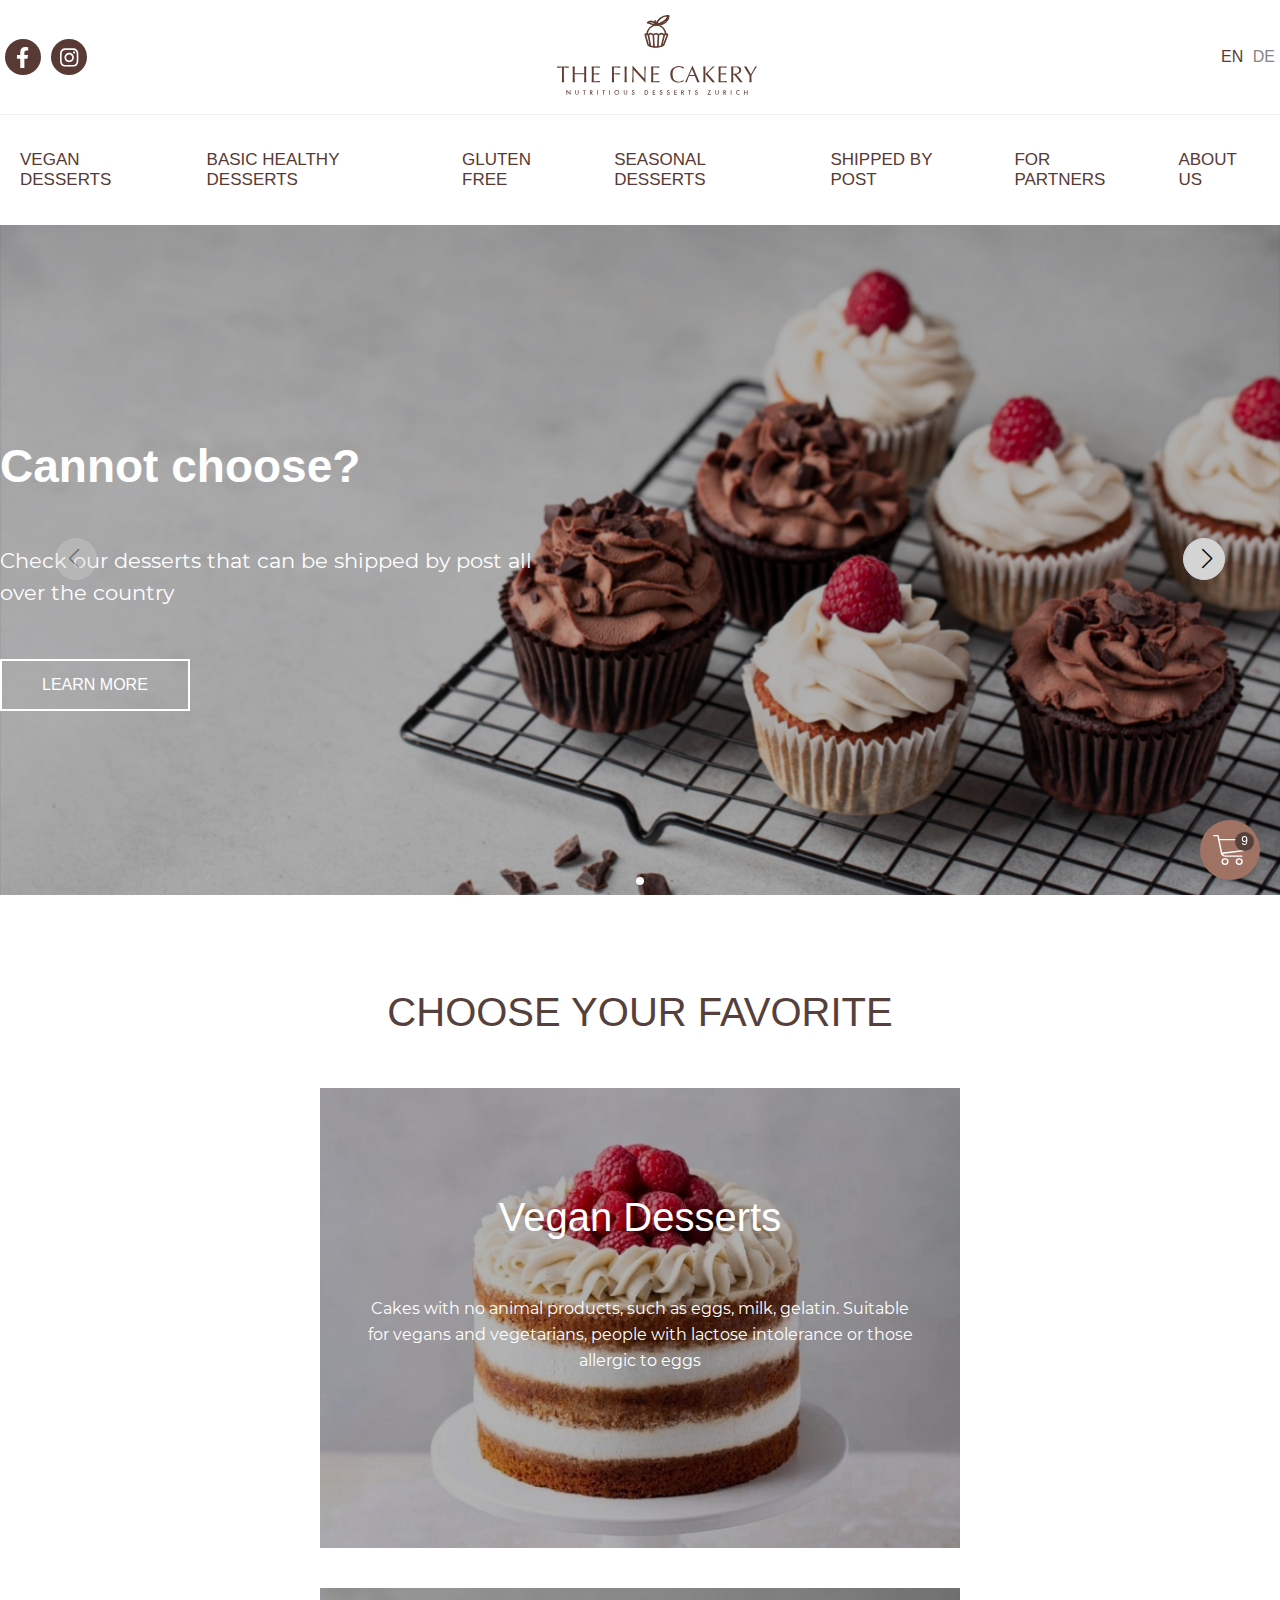
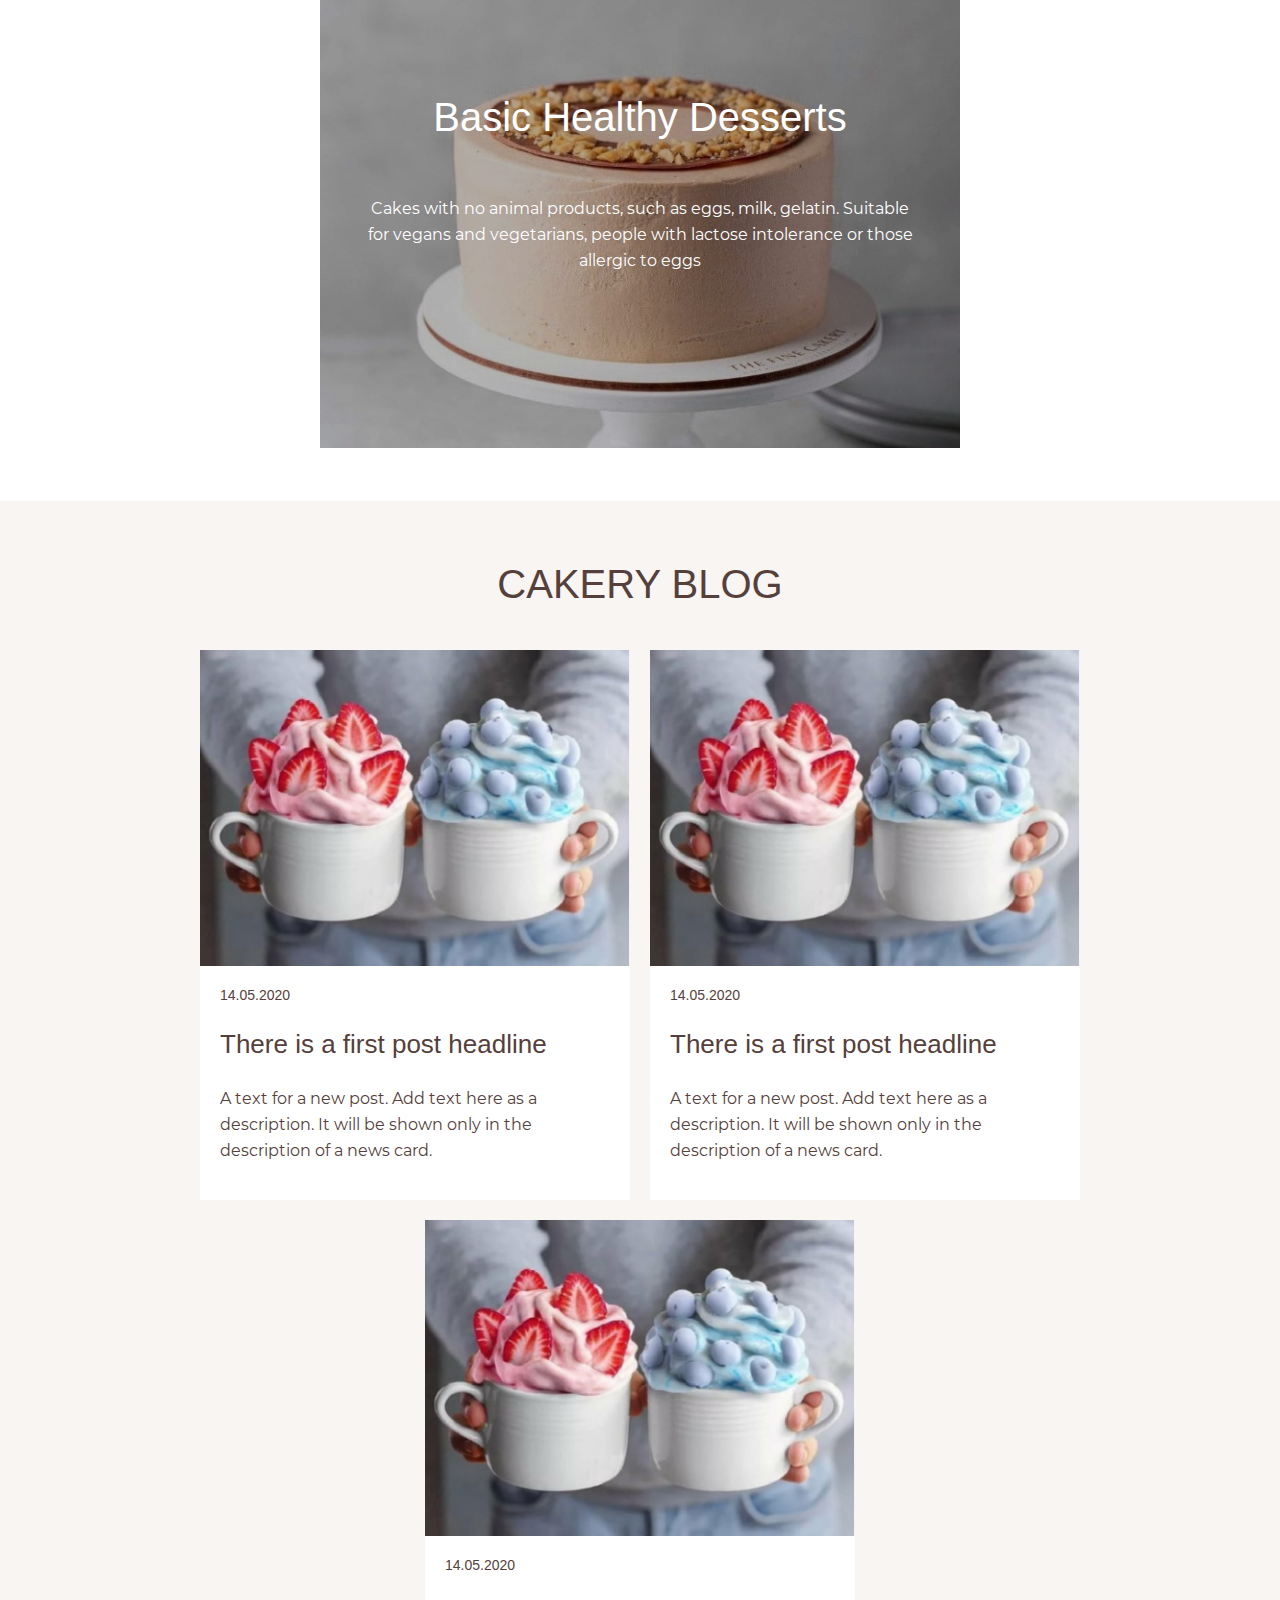
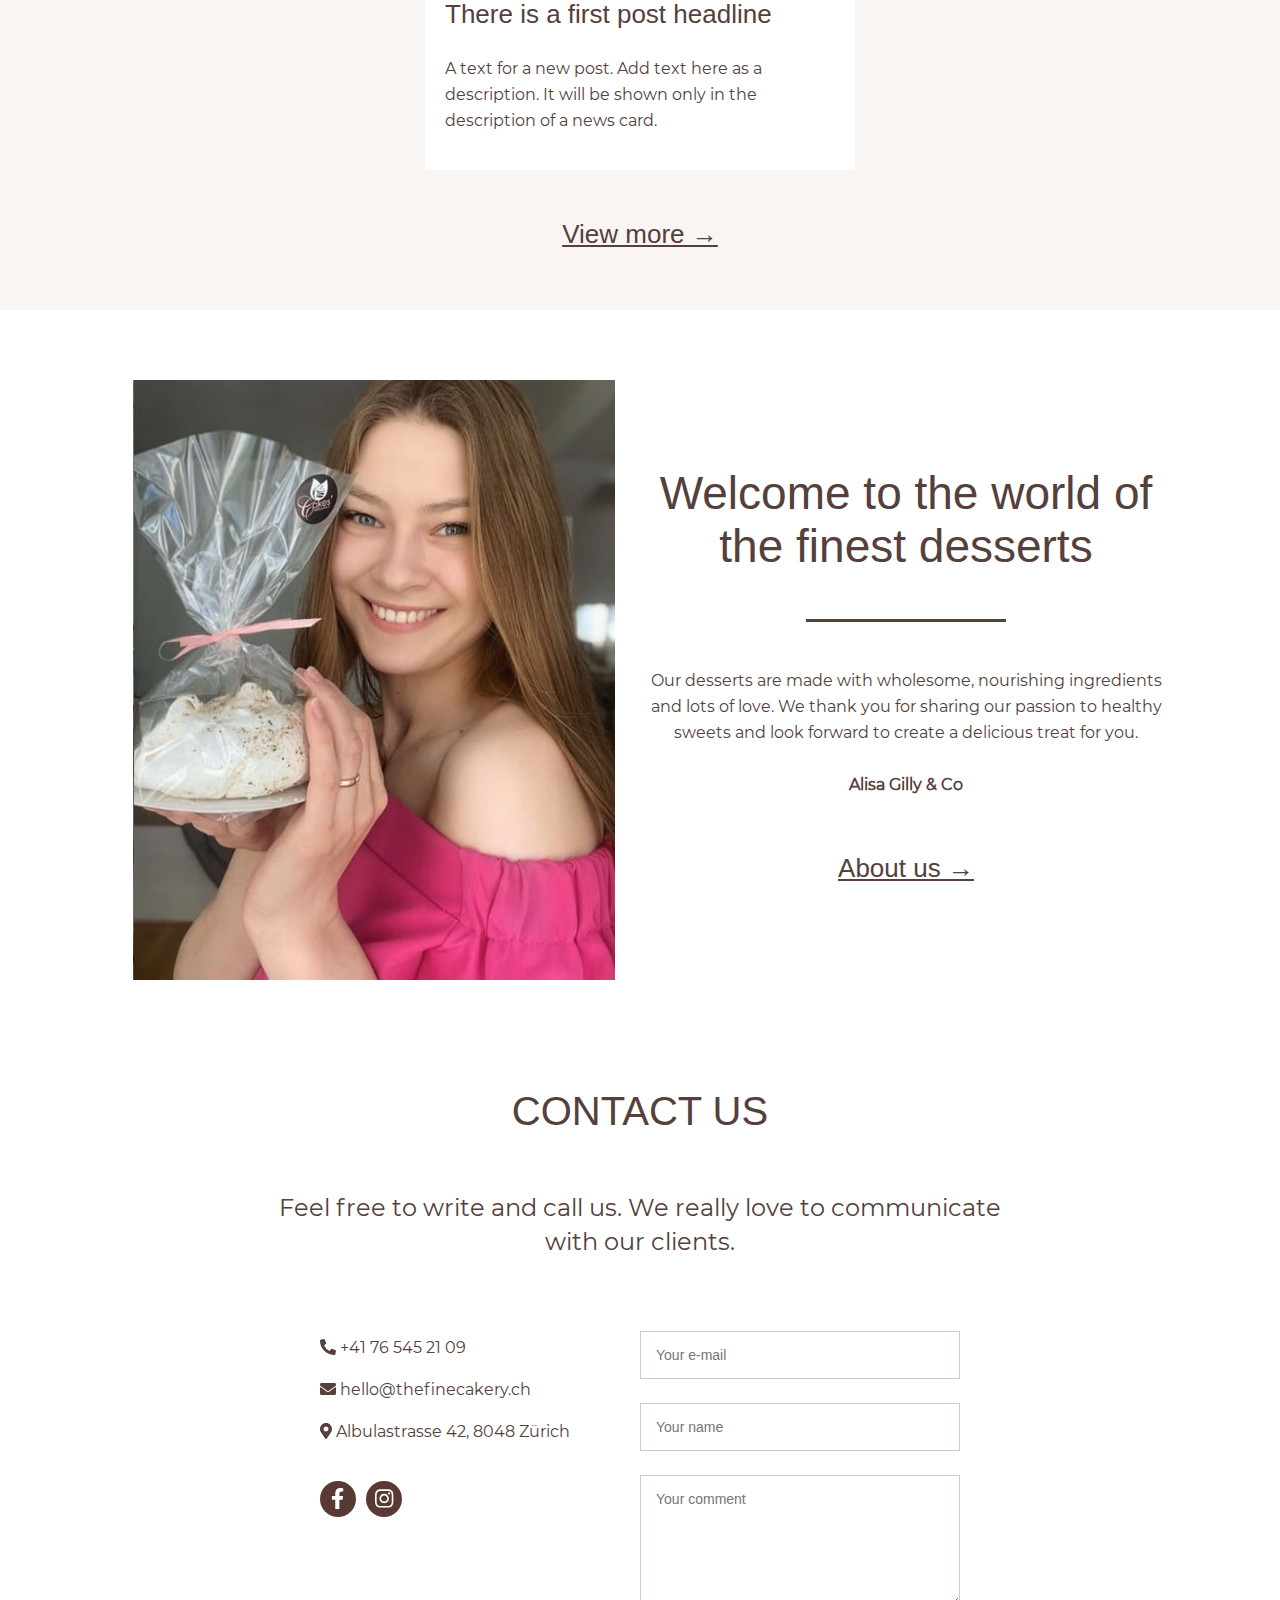
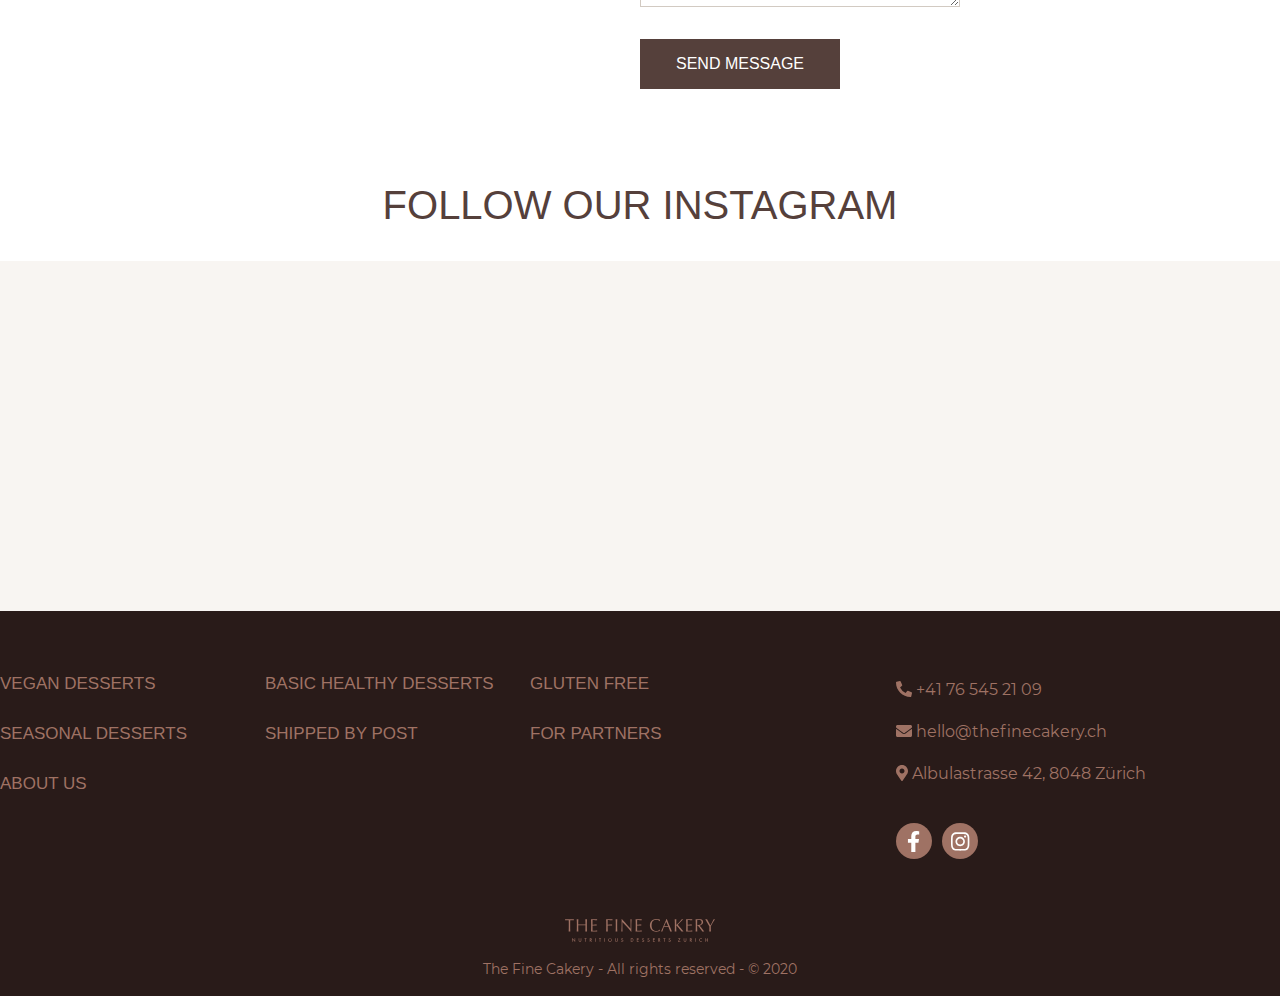
==== index.html @ 7e936ef9 "validate html" ====
<!DOCTYPE html>
<html lang="en">
<head>
    <meta charset="UTF-8">
    <meta name="viewport" content="width=device-width, initial-scale=1.0">
    <title>The Fine Cakery</title>

    <link rel="stylesheet" href="assets/css/normalize.css">
    <link rel="stylesheet" href="assets/css/start.css">
</head>
<body>

    <div class="header">
        <div class="container header-wrap">
            <div class="header__item header-social">
                <a href="#" class="header-social__item"><i class="fab fa-facebook-f"></i></a>
                <a href="#" class="header-social__item"><i class="fab fa-instagram"></i></a>
            </div>
    
            <div class="header__item header-logo">
                <a href='index.html'><img src="assets/img/logo_header.svg" class="header-logo__image" alt="image"></a>
            </div>
        
            <div class="header__item header-lang">
                <a href="#" class="header-lang__link header-lang__link_active">EN</a>
                <a href="#" class="header-lang__link">DE</a>
            </div>    
        </div>
    </div>

    <div class="top-menu container">
        <a href="catalog.html" class="top-menu__item">VEGAN DESSERTS</a>
        <a href="catalog.html" class="top-menu__item">BASIC HEALTHY DESSERTS</a>
        <a href="catalog.html" class="top-menu__item">GLUTEN FREE</a>
        <a href="catalog.html" class="top-menu__item">SEASONAL DESSERTS</a>
        <a href="catalog.html" class="top-menu__item">SHIPPED BY POST</a>
        <a href="catalog.html" class="top-menu__item">FOR PARTNERS</a>
        <a href="catalog.html" class="top-menu__item">ABOUT US</a>
    </div>

    <section class="slider front-page-slider swiper-container">

        <div class="swiper-wrapper">
            <!-- Slides -->
            <div class="swiper-slide slider__item container">
                <img src="assets/img/tmp/s01.jpg" alt="image">
                <div class="slider-wrap-bg"></div>
                <div class="slider-wrap">
                    <h1 class="slider__title">Cannot choose?</h1>
                    <p class="slider__text">Check our desserts that can be shipped by post all<br> over the country</p>
                    <a href="#" class="slider__button">Learn more</a>
                </div>
            </div>

            <div class="swiper-slide slider__item container">
                <img src="assets/img/tmp/s01.jpg" alt="image">
                <div class="slider-wrap-bg"></div>
                <div class="slider-wrap">
                    <h1 class="slider__title">Cannot choose?</h1>
                    <p class="slider__text">Check our desserts that can be shipped by post all<br> over the country</p>
                    <a href="#" class="slider__button">Learn more</a>
                </div>
            </div>
            <div class="swiper-slide slider__item container">
                <img src="assets/img/tmp/s01.jpg" alt="image">
                <div class="slider-wrap-bg"></div>
                <div class="slider-wrap">
                    <h1 class="slider__title">Cannot choose?</h1>
                    <p class="slider__text">Check our desserts that can be shipped by post all<br> over the country</p>
                    <a href="#" class="slider__button">Learn more</a>
                </div>
            </div>
            <div class="swiper-slide slider__item container">
                <img src="assets/img/tmp/s01.jpg" alt="image">
                <div class="slider-wrap-bg"></div>
                <div class="slider-wrap">
                    <h1 class="slider__title">Cannot choose?</h1>
                    <p class="slider__text">Check our desserts that can be shipped by post all<br> over the country</p>
                    <a href="#" class="slider__button">Learn more</a>
                </div>
            </div>
        </div>
        <!-- If we need pagination -->
        <div class="swiper-pagination"></div>
    
        <!-- If we need navigation buttons -->
        <div class="swiper-button-prev swiper-button-black"></div>
        <div class="swiper-button-next swiper-button-black"></div>
    
    </section>
    
    <section class="favorite">
        <h2>Choose your favorite</h2>

        <div class="favorite-wrap">
            <a href="#" class="favorite__item" id="favorite__item_1">
                <div class="favorite-image-wrap"></div>
                <img src="assets/img/tmp/f01.jpg" alt="image">
                <h3>Vegan Desserts</h3>
                <p>Cakes with no animal products, such as eggs, milk, gelatin. Suitable for vegans and vegetarians, people with lactose intolerance or those allergic to eggs</p>
                <p href="#" class="favorite__button">Shop now</p>
            </a>

            <a href="#" class="favorite__item" id="favorite__item_2">
                <div class="favorite-image-wrap"></div>
                <img src="assets/img/tmp/f02.jpg" alt="image">
                <h3>Basic Healthy Desserts</h3>
                <p>Cakes with no animal products, such as eggs, milk, gelatin. Suitable for vegans and vegetarians, people with lactose intolerance or those allergic to eggs</p>
                <p href="#" class="favorite__button">Shop now</p>
            </a>
        </div>

    </section>

    <section class="blog">
        <h2>Cakery Blog</h2>

        <div class="blog-wrap">

            <a href="" class="blog__item">
                <img src="assets/img/tmp/b01.jpg" alt="image">
                <div class="blog__item-wrap">
                    <span>14.05.2020</span>
                    <h3>There is a first post headline</h3>
                    <p>A text for a new post. Add text here as a description. It will be shown only in the description of a news card.</p>
                </div>
            </a>

            <a href="" class="blog__item">
                <img src="assets/img/tmp/b01.jpg" alt="image">
                <div class="blog__item-wrap">
                    <span>14.05.2020</span>
                    <h3>There is a first post headline</h3>
                    <p>A text for a new post. Add text here as a description. It will be shown only in the description of a news card.</p>
                </div>
            </a>

            <a href="" class="blog__item">
                <img src="assets/img/tmp/b01.jpg" alt="image">
                <div class="blog__item-wrap">
                    <span>14.05.2020</span>
                    <h3>There is a first post headline</h3>
                    <p>A text for a new post. Add text here as a description. It will be shown only in the description of a news card.</p>
                </div>
            </a>

        </div>

        <a href="#" class="blog__view-more">View more →</a>

    </section>

    <section class="about container">
        <div class="about__item about-image"><img src="assets/img/tmp/a01.jpg" alt="image"></div>
        

        <div class="about__item about-text">
            <h3>Welcome to the world of the finest desserts</h3>
            <div class="about-text__line"></div>
            <p>Our desserts are made with wholesome, nourishing ingredients and lots of love. 
                We thank you for sharing our passion to healthy sweets and look forward to create a delicious treat for you.<br><br>
                <strong>Alisa Gilly & Co</strong>
            </p>
            <a href="#">About us →</a>
        </div>

    </section>

    <section class="contact-us container">
        <h2>contact us</h2>
        <p class="contact-us__subtitle">Feel free to write and call us. We really love to communicate <br>with our clients.</p>


        <div class="contact-us-wrap">

            <div class="contact-us__item contact-us__text">
                <p><i class="fas fa-phone-alt"></i> +41 76 545 21 09</p>
                <p><i class="fas fa-envelope"></i> hello@thefinecakery.ch</p>
                <p><i class="fas fa-map-marker-alt"></i> Albulastrasse 42, 8048 Zürich</p>

                <div class="contact-us__item contact-us-social">
                    <a href="#" class="contact-us-social__item"><i class="fab fa-facebook-f"></i></a>
                    <a href="#" class="contact-us-social__item"><i class="fab fa-instagram"></i></a>
                </div>
            </div>

            <form class="contact-us__item contact-us__form">
                <input type="text" placeholder="Your e-mail">
                <input type="text" placeholder="Your name">
                <textarea placeholder="Your comment"></textarea>
                <button class="button">Send message</button>
            </form>

        </div>

    </section>

    <section class="instagram">
        <h2>Follow our instagram</h2>
        <div class="instagram-wrap"></div>
    </section>

    <div class="footer">

        <div class="container">

            <div class="footer-wrap-row">

                <div class="footer-menu">
                    <a href="catalog.html" class="footer-menu__item">VEGAN DESSERTS</a>
                    <a href="catalog.html" class="footer-menu__item">BASIC HEALTHY DESSERTS</a>
                    <a href="catalog.html" class="footer-menu__item">GLUTEN FREE</a>
                    <a href="catalog.html" class="footer-menu__item">SEASONAL DESSERTS</a>
                    <a href="catalog.html" class="footer-menu__item">SHIPPED BY POST</a>
                    <a href="catalog.html" class="footer-menu__item">FOR PARTNERS</a>
                    <a href="catalog.html" class="footer-menu__item">ABOUT US</a>
                </div>

                <div class="footer-contacts">
                    <p><i class="fas fa-phone-alt"></i> +41 76 545 21 09</p>
                    <p><i class="fas fa-envelope"></i> hello@thefinecakery.ch</p>
                    <p><i class="fas fa-map-marker-alt"></i> Albulastrasse 42, 8048 Zürich</p>

                    <div class="footer-social">
                        <a href="#" class="footer-social__item"><i class="fab fa-facebook-f"></i></a>
                        <a href="#" class="footer-social__item"><i class="fab fa-instagram"></i></a>
                    </div>    
                </div>

            </div>

            <div class="footer-wrap-col">
                <img src="assets/img/logo_footer.svg" class="footer__image" alt="image">
                <p class="footer__copyright">The Fine Cakery - All rights reserved - © 2020</p>
            </div>

        </div>    

    </div>

    <div class="floating-cart">
        <span class="floating-cart__count">9</span>
        <img src="assets/img/cart.svg" alt="image">
    </div>

    <div class="back-to-top">
        <i class="fas fa-chevron-up"></i>
    </div>    

    <link rel="stylesheet" href="assets/css/swiper.css">
    <link rel="stylesheet" href="assets/css/fonts.css">
    <link rel="stylesheet" href="assets/css/main.css">

    <script defer src="assets/js/all.js"></script>
    <script defer src="assets/js/swiper.js"></script>
    <script defer src="assets/js/jquery-3.5.1.js"></script>
    <script defer src="assets/js/script.js"></script>

</body>
</html>
---- assets/css/start.css ----
/*Main*/

a,
img,
svg,
span,
label,
input,
button {
    transition: 0.5s;
}


body {
    font-family: 'Optimum', sans-serif;
    color: #55403B;
}

a{
    text-decoration:none;
    color: #000000;
}

h2{
    font-size: 40px;
    text-align: center;
    text-transform: uppercase;
    font-weight: normal;
    padding-top: 60px;
}

h3{
    font-weight: normal;
}

p{
    font-family: 'Montserrat', sans-serif;
    line-height: 26px;
    font-size: 16px;
}

input, textarea{
    border: 1px solid #D2CAC2;
    padding: 15px;
    margin: 12px 0;
    font-size: 14px;
}

textarea{
    height: 100px;
}

.container {
    display: block;
    max-width: 100%;
    margin-left: auto;
    margin-right: auto;
    width: 1500px;
}

.button{
    background: #55403B;
    -webkit-appearance: none;
    -moz-appearance: none;
    appearance: none;
    border: 0;
    border-radius: 0;
}


/*
* Header
*/


.header{
    border-bottom: 1px solid #f1f1f1;
}

.header-wrap{
    display: flex;
    flex-direction: row;
    justify-content: space-between;
    align-items: center;
}

.header-social{
    display: flex;
}

.header-social__item{
    display: flex;
    justify-content: center;
    align-items: center;
    width: 36px;
    height: 36px;
    background: #583934;
    color: #fff;
    border-radius: 50%;
    font-size: 21px;
    margin: 5px;
}

.header-logo {
    width: 200px;
    padding: 15px 0px;
}

.header-logo__image{
    width: 100%;
}

.header-lang__link{
    color:#848484; 
    margin-right:5px;
}

.header-lang__link_active{
    color:#583934;
}


/*
* Menu
*/


.top-menu{
    display: flex;
    justify-content: center;
    align-items: center;
    z-index: 10;
    background: #fff;
    width: 100%;
}

.top-menu__item{
    margin: 35px 20px;
    color: #583934;
    font-size: 17px;
    border-bottom: 1px solid transparent;
}

.top-menu__item:hover{
    text-decoration: underline;
}

.stiky-menu{
    top:0;
    position: fixed;
    border-bottom: 1px solid #f1f1f1;
}


/*
* Breadcrumbs
*/

.breadcrumbs{
    font-family: 'Montserrat', sans-serif;
    font-size: 16px;
    padding: 30px;
}

.breadcrumbs a {
    text-decoration: underline;
    color: #55403B;
    margin: 10px;
}

.breadcrumbs span{
    color: #55403B;
    margin: 10px;
}


/*
* Slider
*/


.slider{
    width: 100%;
    height: 670px;
    background: #F8F5F2;
}

.slider__item{
    position: relative;
    display: flex;
    justify-content: center;
    align-items: center;
}

.slider-wrap-bg{
    width: 100%;
    height: 100%;
    z-index: 1;
    position: absolute;
    background: #000;
    opacity: 0.3;
}

.slider-wrap{
    position: relative;
    display: flex;
    height: 100%;
    width: 1500px;
    flex-direction: column;
    justify-content: center;
    align-items: start;
}

.slider__title{
    position: relative;
    z-index: 2;
    color:#fff;
    font-size: 46px;
}

.slider__text{
    position: relative;
    z-index: 2;
    color:#fff;
    font-size: 21px;
    line-height: 32px;
    margin-bottom: 50px;
}

.slider__button{
    position: relative;
    z-index: 2;
    color: #fff;
    border: 2px solid #fff;
    padding: 15px 40px;
    text-transform: uppercase;
    cursor: pointer;
}   

.slider img{
    overflow: hidden;
    object-fit: cover;
    width: 100%;
    height: 100%;
    position: absolute;
}

.swiper-pagination-bullet {
    opacity: .5;
}

.slider .swiper-pagination-bullet-active {
    background: #ffffff;
}

.swiper-button-prev.swiper-button-black, .swiper-button-next.swiper-button-black{
    border: 1px solid #d4d4d5;
    border-radius: 50%;
    width: 40px;
    height: 40px;
    background:#d4d4d5;
}

.slider .swiper-button-prev:after, .slider .swiper-button-next:after{
    font-size: 20px;
}

.swiper-button-next{
    margin-right: 45px; 
}

.swiper-button-next:after{
    margin-left: 5px;
}

.swiper-button-prev{
    margin-left: 45px;
}

.swiper-button-prev:after{
    margin-right: 5px;
}
---- assets/css/fonts.css ----
@font-face {
    font-family: 'Optimum';
    font-style: normal;
    font-weight: 700;
    font-display: swap;
    src: local('optimum'), url(optimum.ttf) format('ttf');
}

@font-face {
    font-family: 'Montserrat';
    font-style: normal;
    font-weight: 400;
    font-display: swap;
    src: local('Montserrat Regular'), local('Montserrat-Regular'), url(montserrat.woff2) format('woff2');
}
---- assets/css/main.css ----
/*
* Common
*/


.zoom {
    -webkit-transform: scale(1.2); 
    -moz-transform: scale(1.2);
    -o-transform: scale(1.2);
    transform: scale(1.2);
}

.show{
    opacity: 1!important;
}

.hide {
    opacity: 0!important;
}


/*
* Favorite
*/


.favorite-wrap{
    display: flex;
    justify-content: center;
    flex-direction: row;
    flex-wrap: wrap;
}

.favorite-image-wrap {
    width: 100%;
    height: 100%;
    z-index: 1;
    position: absolute;
    background: #000;
    opacity: 0.3;
}

.favorite__item{
    width: 560px;
    height: 380px;
    background: #583934;
    color: #fff;
    margin: 20px;
    display: flex;
    flex-direction: column;
    justify-content: center;
    align-items: center;
    text-align: center;
    padding: 40px;
    position: relative;
    overflow: hidden;
}

.favorite__item img{
    position: absolute;
    object-fit: cover;
    overflow: hidden;
    width: 100%;
    height: 100%;
    z-index: 0;
}

.favorite__item p{
    z-index: 1;
}

.favorite__item h3{
    z-index: 1;
    font-size: 40px;
}

.favorite__button{
    position: relative;
    z-index: 2;
    color: #fff;
    border: 2px solid #fff;
    padding: 15px 40px;
    text-transform: uppercase;
    cursor: pointer;
    opacity: 0;    
}


/*
* Blog
*/


.blog{
    background: #F8F5F2;
    text-align: center;
}

.blog-wrap{
    display: flex;
    justify-content: center;
    flex-direction: row;
    flex-wrap: wrap;
}

.blog__item{
    display: flex;
    flex-direction: column;
    justify-content: start;
    align-items: start;
    text-align: left;
    width: 430px;
    height: 550px;
    background: #fff;
    color: #55403B;
    margin: 10px;
}

.blog__item:hover{
    text-decoration: underline;
    box-shadow: 0 10px 6px -6px #efefef;
}

.blog__item-wrap{
    margin: 20px;
}

.blog__item h3{
    font-size: 26px;
}

.blog__item span{
    font-size: 14px;
}

.blog__item p{
    font-size: 16px;
}

.blog__item img{
    object-fit: cover;
    overflow: hidden;
    width: 100%;
}

.blog__view-more{
    color: #55403B;
    font-size: 26px;
    display: block;
    padding-top: 40px;
    padding-bottom: 60px;
    text-decoration: underline;
}


/*
* About
*/


.about{
    display: flex;
    justify-content: center;
    align-items: center;
}

.about__item{
    margin: 10px;
    width: 40%;
    padding-top: 60px;
    text-align: center;
}

.about-text{
    display: flex;
    flex-direction: column;
    justify-content: center;
    align-items: center;
    text-align: center;
}

.about-text__line{
    width: 200px;
    height: 3px;
    background: #55403B;
    margin-bottom: 30px;
}

.about h3{
    font-size: 46px;
}

.about a{
    color: #55403B;
    font-size: 26px;
    display: block;
    padding-top: 40px;
    padding-bottom: 60px;
    text-decoration: underline;
}

/*
* Contact
*/


.contact-us{
    display: flex;
    flex-direction: column;
    justify-content: center;
    align-items: center;
}

.contact-us-wrap{
    display: flex;
    width: 100%;
    justify-content: center;
    align-items: start;
}

.contact-us__item{
    width: 25%;
}

.contact-us__form{
    display: flex;
    flex-direction: column;
}

.contact-us__form button{
    text-transform: uppercase;
    padding: 7px 25px;
    margin-top: 20px;
    color: #fff;
    height: 50px;
    width: 200px
}

.contact-us__subtitle{
    margin-bottom: 60px;
    font-size: 24px;
    line-height: 34px;
    text-align: center;
}

.contact-us-social{
    display: flex;
    width: 35%;
}

.contact-us-social__item{
    display: flex;
    justify-content: center;
    align-items: center;
    width: 36px;
    height: 36px;
    background: #583934;
    color: #fff;
    border-radius: 50%;
    font-size: 21px;
    margin-right: 10px;
    margin-top: 20px;
}


/*
* Instagram
*/


.instagram-wrap{
    width: 100%;
    height: 350px;
    background: #F8F5F2;
}


/*
* Catalog menu
*/


.catalog-menu{
    display: flex;
    flex-direction: column;
    justify-content: center;
    align-items: center;
    margin-top: 40px;
    margin-bottom: 40px;
}

.catalog-title{
    font-size: 40px;
    text-transform: uppercase;
    font-weight: normal;
}

.catalog-menu__item{
    margin: 10px;
    color: #55403B;
}


/*
* Catalog menu
*/

.catalog-description{
    display: flex;
    flex-direction: column;
    justify-content: center;
    align-items: center;
    margin-top: 40px;
    margin-bottom: 20px;
}

.catalog-description p{
    width: 60%;
    text-align: center;
}


/*
* Catalog
*/


.catalog{
    display: flex;
    flex-direction: row;
    justify-content: start;
    align-items: start;
    flex-wrap: wrap;
}

.catalog__item{
    width: 310px;
    margin: 32px;
    position: relative;
}

.catalog__item-cover{
    overflow: hidden;
}

.catalog__item img{
    width: 100%;
    height: 400px;
    object-fit: cover;
}

.catalog__item-second-image{
    opacity: 0;
    position: absolute;
    top: 0;
    left: 0;
}

.catalog__tags{
    display: flex;
    flex-wrap: wrap;
}

.catalog__tags span{
    padding: 5px 10px;
    color: #fff;
    font-size: 12px;
    margin: 5px;
    border-radius: 10px;
}

.catalog__tag-item_main{
    background: #8A6A4C;
}

.catalog__tag-item_green{
    background: #79977F;
}

.catalog__tag-item_brown{
    background: #938A81;
}

.catalog__tag-item_orange{
    background: #C28B51;
}

.catalog__tag-item_gray{
    background: #A5AEB4
}

.catalog__title{
    color:#55403B;
    font-size: 22px;
}

.catalog__from{
    font-size: 12px;
    color:#55403B;
    font-family: 'Montserrat', sans-serif;
}

.catalog__currency, .catalog__price{
    color:#55403B;
    font-size: 18px;
}

.catalog__button{
    color: #fff;
    padding: 10px 25px;
    text-transform: uppercase;
    font-size: 16px;
    position: absolute;
    bottom: 0px;
    right: 50px;
    cursor: pointer;
    z-index: 2;
}


/*
* Catalog Back
*/


.catalog-back{
    padding-left: 60px;
}

.catalog-back a{
    color: #55403B;
    font-size: 16px;
    text-decoration: underline;
}


/*
* Catalog Pagination
*/


.catalog-pagination{
    display: flex;
    flex-direction: row;
    justify-content: center;
    align-items: center;
    font-size: 20px;
    padding-top: 80px;
}

.catalog-pagination span{
    text-decoration: underline;
    color: #8A6661;
}

.catalog-pagination a{
    color: #55403B;
}

.catalog-pagination__item{
    margin: 5px;
}


/*
* Product
*/


.product{
    display: flex;
}

.product-wrap{
    position: relative;
    margin-top: 30px;
}

.product-text-wrap{
    width: 60%;
}

.product-slider-wrap{
    display: flex;
    width: 40%;
}

.product-slider{
    width: 425px;
    height: 560px;
    margin: 0px;
}

.product-slider .swiper-wrapper img{
    width: 425px!important;
    height: 560px;
    overflow: hidden;
    object-fit: cover;
}

.product-slider-thumbs{
    width: 125px;
    height: 560px;
    margin: 0;
}

.product-slider-thumbs .swiper-wrapper{
    flex-direction: column;
    height: 600px;
}

.product-slider-thumbs .swiper-wrapper img{
    width: 75px!important;
    height: 100px!important;
    overflow: hidden;
    object-fit: cover;
    margin-bottom: 15px;
    margin-left: 10px;
    cursor: pointer;
}

.product-slider .swiper-button-prev.swiper-button-black, 
.product-slider .swiper-button-next.swiper-button-black {
    border-radius: 50%;
    width: 30px;
    height: 30px;
}    

.product-slider .swiper-button-next{
    margin-right: 15px;
}

.product-slider .swiper-button-prev{
    margin-left: 15px;
}

.product-slider .swiper-button-prev:after, 
.product-slider .swiper-button-next:after {
    font-size: 12px;
    font-weight: bold;
}

.product-slider .swiper-button-next:after{
    margin-left: 3px;
}

.product-slider .swiper-button-prev:after {
    margin-right: 3px;
}

.product__title{
    font-size: 30px;
    font-weight: normal;
}

.product__description a {
    text-decoration: underline;
    color:#9F7264;
}

.product__select-title{
    color: #55403B;
    font-weight: bold;
    font-size: 14px;
}

.product__select{
    width: 250px;
    padding: 8px;
    border-color: #E0E0E0;
    color: #55403B;
    background: #fff;
    margin-bottom: 30px;
}

.product__button{
    color: #fff;
    padding: 12px 25px;
    text-transform: uppercase;
    font-size: 16px;
    position: absolute;
    top: 350px;
    left: 90px;
    cursor: pointer;
}

.product .catalog__wrap{
    font-size: 20px;
    margin-bottom: 30px;
    margin-top: 20px;
}


/*
* Reviews
*/

.reviews-wrap{
    width: 100%;
    height: 350px;
    background: #F8F5F2;
}    


/*
* Floating Cart
*/


.floating-cart{
    position: fixed;
    bottom: 20px;
    right: 20px;
    background: #9F7264;
    color: #fff;
    width: 60px;
    height: 60px;
    border-radius: 50%;
    display: flex;
    justify-content: center;
    align-items: center;
    z-index: 10;
    font-size: 27px;
    box-shadow: 4px 8px 9px -9px #383838;
    cursor: pointer;
}

.floating-cart__count{
    position: absolute;
    font-size: 12px;
    background: #55403B;
    top: 12px;
    left: 35px;
    width: 15px;
    height: 15px;
    display: flex;
    justify-content: center;
    align-items: center;
    border-radius: 50%;
    padding: 2px;
}


/*
* Back To Top
*/


.back-to-top{
    position: fixed;
    bottom: 20px;
    left: 20px;
    background: #d4d4d5;
    color: #fff;
    width: 45px;
    height: 45px;
    display: none;
    justify-content: center;
    align-items: center;
    z-index: 10;
    font-size: 18px;
    cursor: pointer;
}



/*
* Footer
*/


.footer{
    background: #291B19;
    color: #9F7264;
}

.footer-wrap-row{
    display: flex;
    flex-direction: row;
    padding-top: 50px;
}

.footer-wrap-col{
    display: flex;
    flex-direction: column;
    padding-top: 60px;
}

.footer a{
    color: #9F7264;
    font-size: 17px;
}

.footer-wrap-col img{
    width: 150px;
}

.footer-menu{
    display: flex;
    width: 70%;
    height: 150px;
    flex-wrap: wrap;
}

.footer-menu__item{
    width: 265px;
    margin: 13px 0;
}

.footer-menu__item:hover{
    text-decoration: underline;
}

.footer-wrap-col{
    justify-content: center;
    align-items: center;
}    

.footer-social{
    display: flex;
}

.footer-social .footer-social__item{
    display: flex;
    justify-content: center;
    align-items: center;
    width: 36px;
    height: 36px;
    background: #9F7264;
    color: #fff;
    border-radius: 50%;
    font-size: 21px;
    margin-right: 10px;
    margin-top: 20px;
}

.footer__copyright{
    font-size: 14px;
}
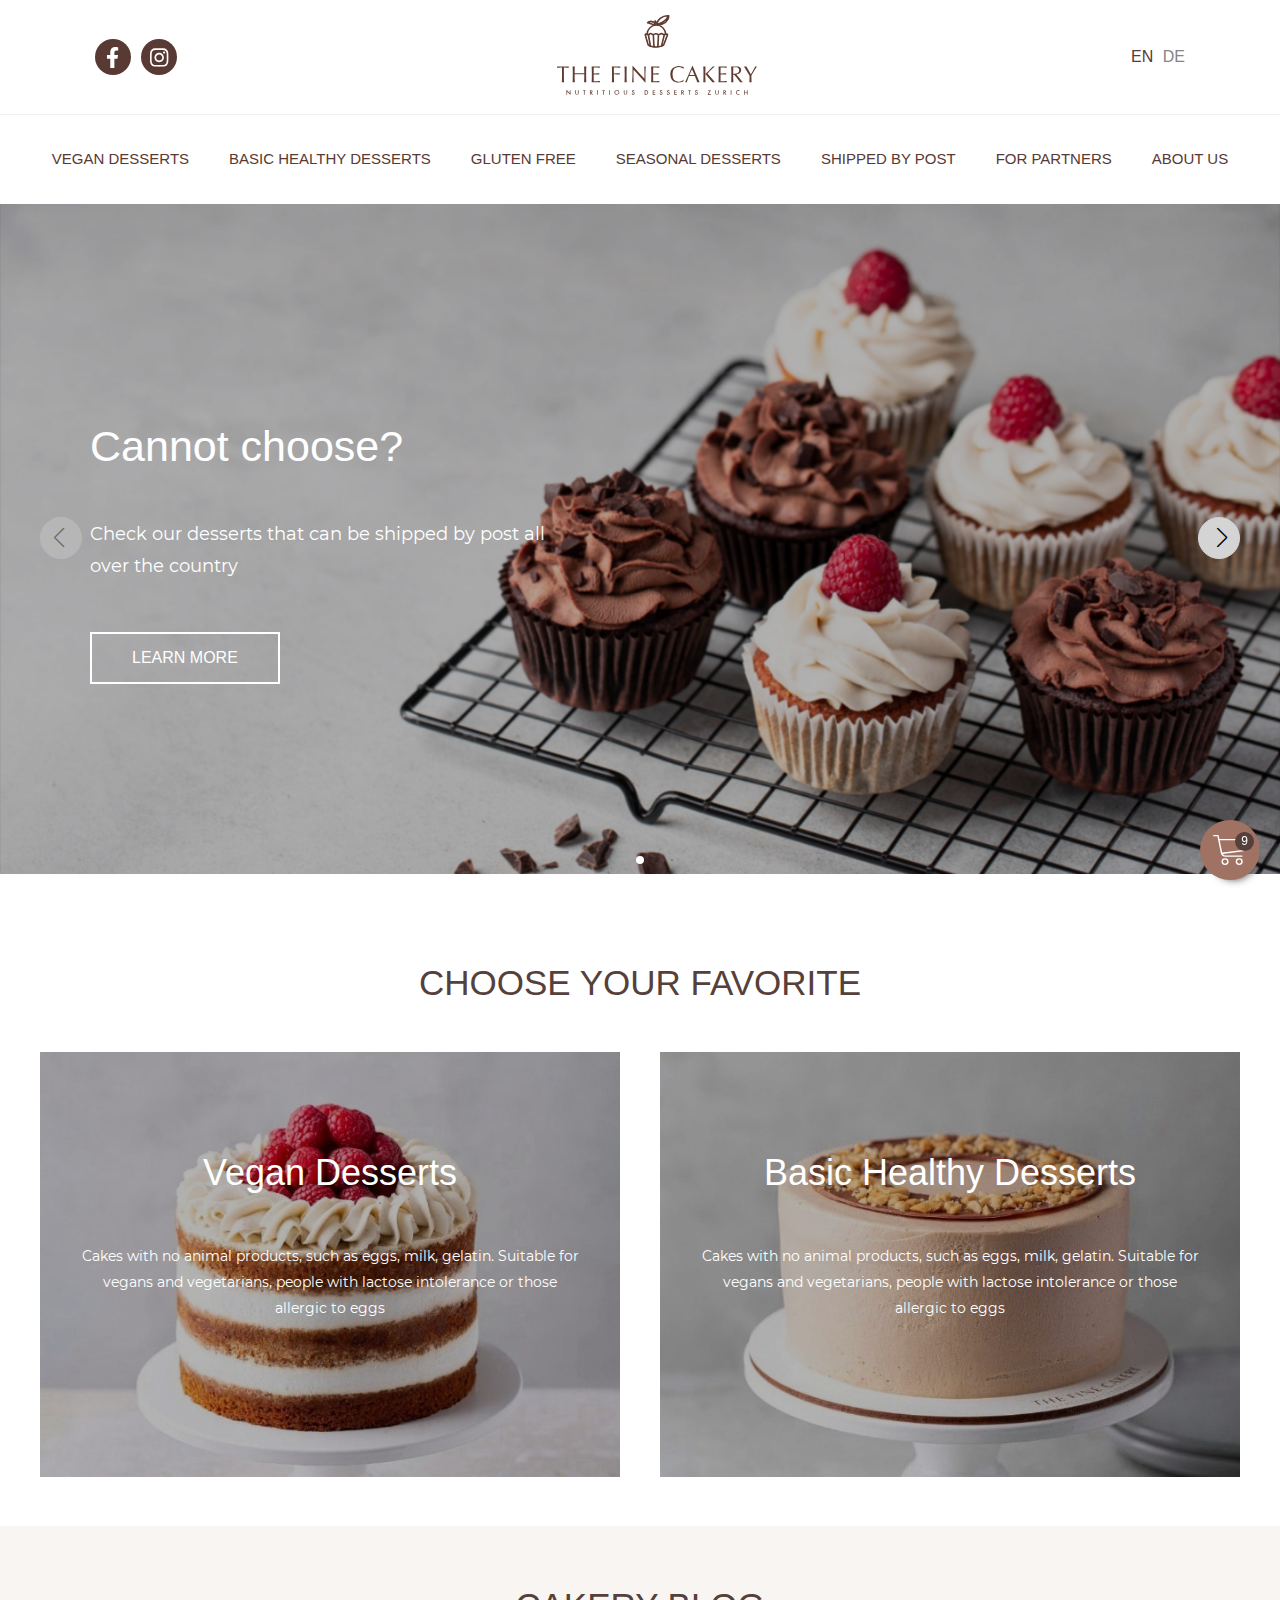
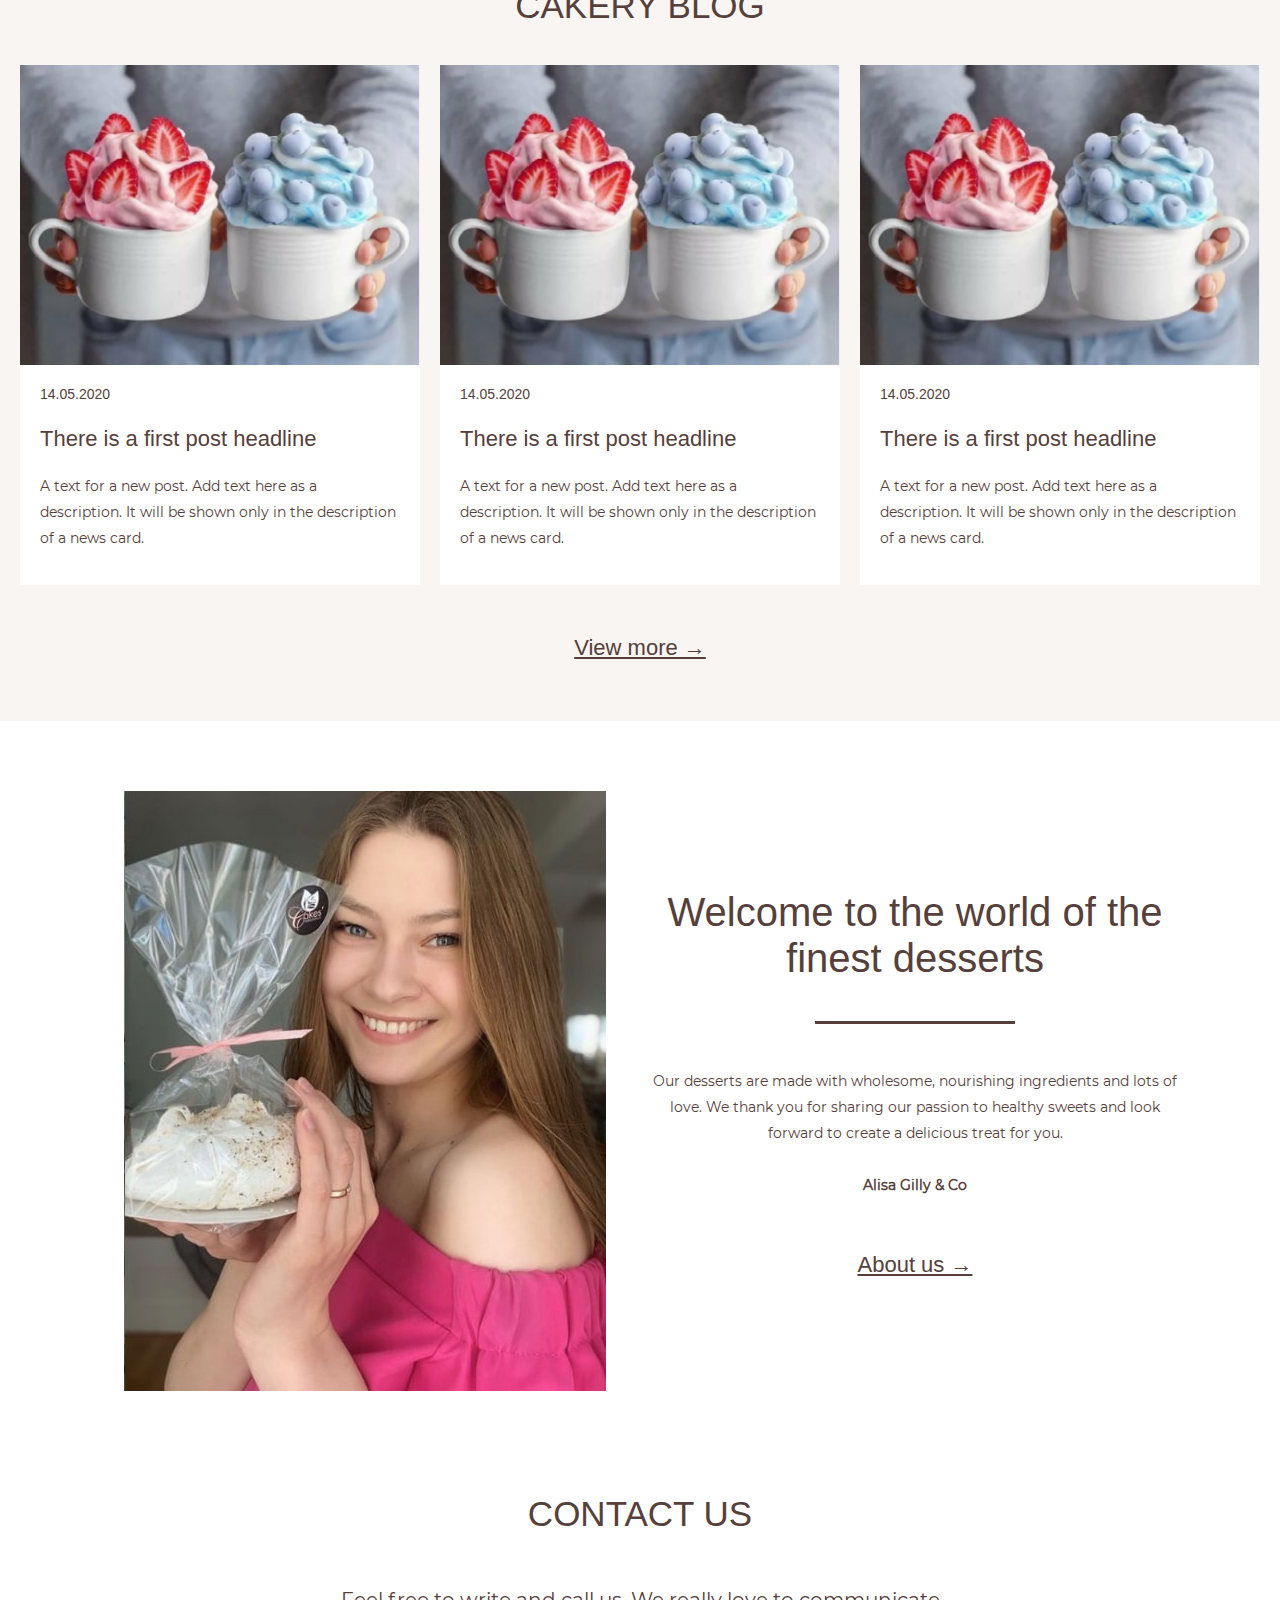
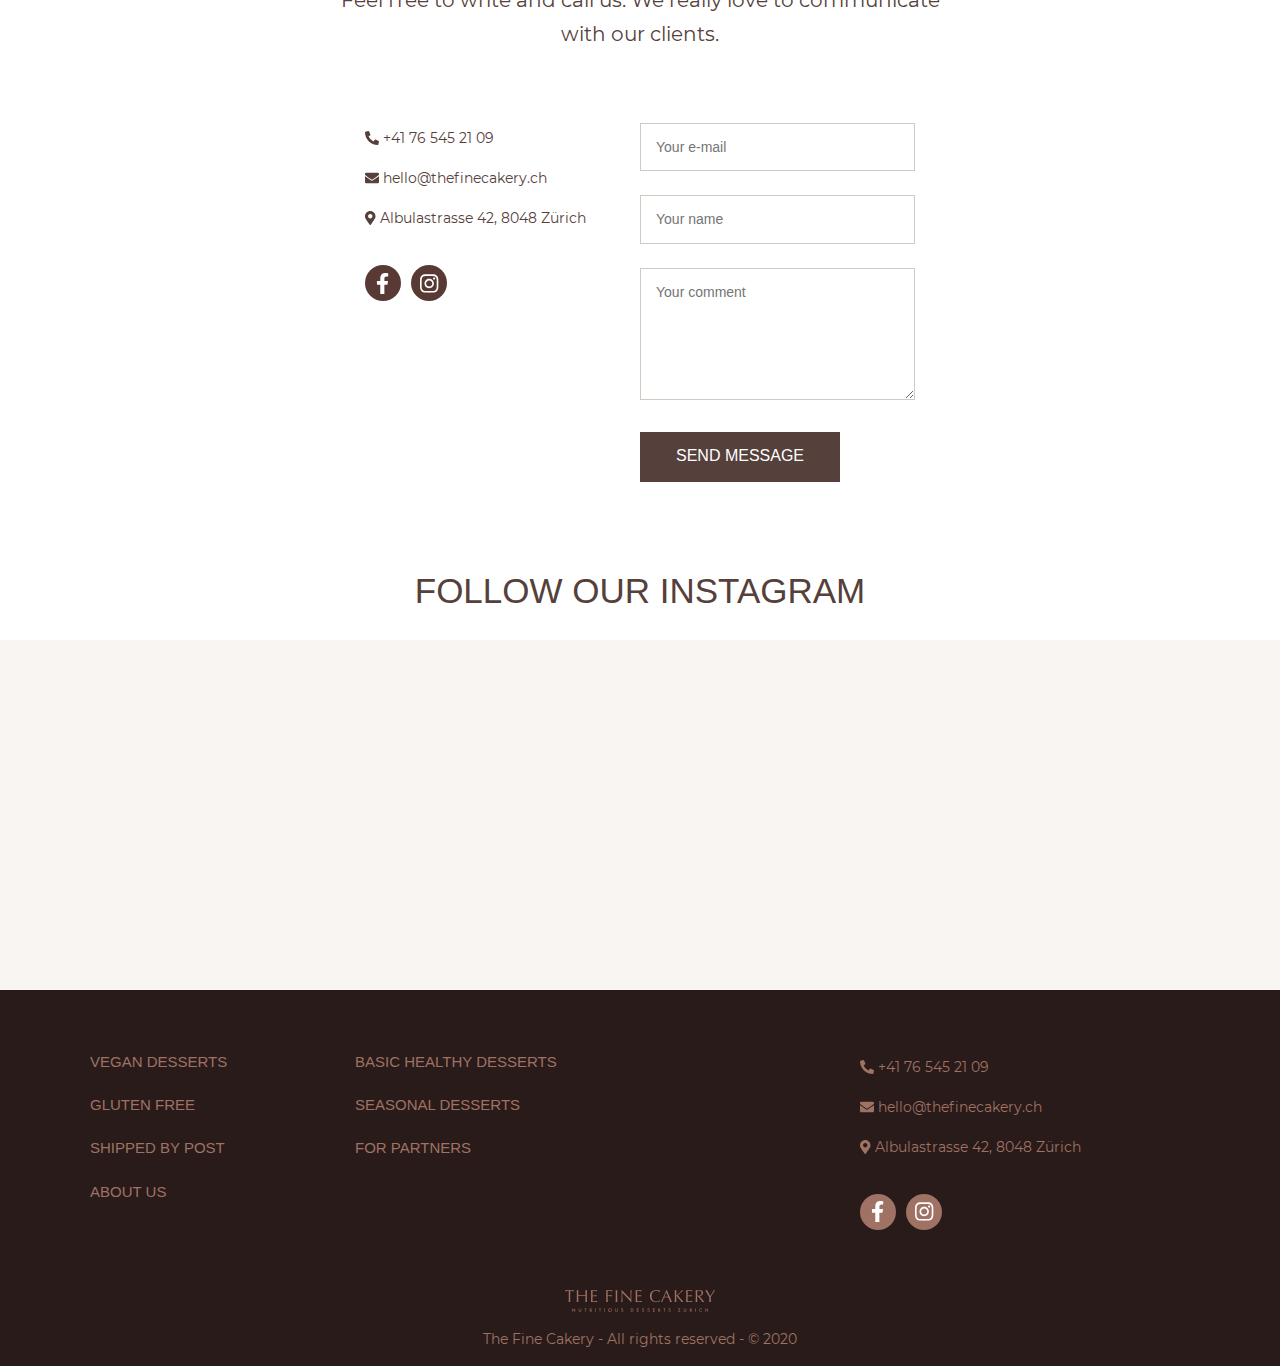
==== commit 1dae127d: "adaptive" ====
--- a/index.html
+++ b/index.html
@@ -98,7 +98,7 @@
                 <img src="assets/img/tmp/f01.jpg" alt="image">
                 <h3>Vegan Desserts</h3>
                 <p>Cakes with no animal products, such as eggs, milk, gelatin. Suitable for vegans and vegetarians, people with lactose intolerance or those allergic to eggs</p>
-                <p href="#" class="favorite__button">Shop now</p>
+                <p class="favorite__button">Shop now</p>
             </a>
 
             <a href="#" class="favorite__item" id="favorite__item_2">
@@ -106,7 +106,7 @@
                 <img src="assets/img/tmp/f02.jpg" alt="image">
                 <h3>Basic Healthy Desserts</h3>
                 <p>Cakes with no animal products, such as eggs, milk, gelatin. Suitable for vegans and vegetarians, people with lactose intolerance or those allergic to eggs</p>
-                <p href="#" class="favorite__button">Shop now</p>
+                <p class="favorite__button">Shop now</p>
             </a>
         </div>
 
@@ -250,6 +250,7 @@
     <link rel="stylesheet" href="assets/css/swiper.css">
     <link rel="stylesheet" href="assets/css/fonts.css">
     <link rel="stylesheet" href="assets/css/main.css">
+    <link rel="stylesheet" href="assets/css/media.css">
 
     <script defer src="assets/js/all.js"></script>
     <script defer src="assets/js/swiper.js"></script>
--- a/assets/css/start.css
+++ b/assets/css/start.css
@@ -131,7 +131,7 @@
     align-items: center;
     z-index: 10;
     background: #fff;
-    width: 100%;
+    width: 100%!important;
 }
 
 .top-menu__item{
@@ -149,6 +149,7 @@
     top:0;
     position: fixed;
     border-bottom: 1px solid #f1f1f1;
+    width: 100%!important;
 }
 
 
@@ -216,6 +217,7 @@
     z-index: 2;
     color:#fff;
     font-size: 46px;
+    font-weight: normal;
 }
 
 .slider__text{
--- a/assets/css/main.css
+++ b/assets/css/main.css
@@ -407,7 +407,7 @@
 
 .catalog__button{
     color: #fff;
-    padding: 10px 25px;
+    padding: 7px 25px;
     text-transform: uppercase;
     font-size: 16px;
     position: absolute;
@@ -415,6 +415,8 @@
     right: 50px;
     cursor: pointer;
     z-index: 2;
+    margin: 0;
+    font-family: 'Optimum', sans-serif;
 }
 
 
--- a/assets/css/media.css
+++ b/assets/css/media.css
@@ -0,0 +1,200 @@
+@media screen and (max-width: 1680px) {
+
+    .slider .slider-wrap{
+        width: 1300px;
+    }
+
+    .slider .swiper-button-prev {
+        margin-left: 15px;
+    }
+
+    .slider .swiper-button-next {
+        margin-right: 15px;
+    }
+
+}
+
+@media screen and (max-width: 1600px) {
+
+    .catalog__item {
+        width: 308px;
+    }
+
+}
+
+@media screen and (max-width: 1536px) {
+
+    .container{
+        width: 1400px;
+    }
+
+    .catalog__item {
+        width: 280px;
+    }
+
+    .product-slider, .product-slider .swiper-wrapper img {
+        width: 380px!important;
+        height: 500px;
+    }
+
+}
+
+@media screen and (max-width: 1440px) {
+    .container{
+        width: 1300px;
+    }
+
+    .slider .slider-wrap{
+        width: 1100px;
+    }
+
+    .slider .swiper-button-prev {
+        margin-left: 10px;
+    }
+
+    .slider .swiper-button-next {
+        margin-right: 10px;
+    }
+
+    .catalog__item {
+        width: 260px;
+    }
+
+    .catalog__item img{
+        height: 350px;
+    }
+
+    .product-slider, .product-slider .swiper-wrapper img {
+        width: 350px!important;
+        height: 500px;
+    }
+}
+
+@media screen and (max-width: 1366px) {
+
+    p{
+        font-size: 14px;
+    }
+
+    h1,h2{
+        font-size: 35px;
+    }
+
+    .container{
+        width: 1100px;
+    }
+
+    .slider .slider-wrap{
+        width: 1100px;
+    }
+
+    .slider .swiper-button-prev {
+        margin-left: 30px;
+    }
+
+    .slider .swiper-button-next {
+        margin-right: 30px;
+    }
+
+    .slider__title{
+        font-size: 43px;
+    }
+
+    .slider__text{
+        font-size: 18px;
+    }
+
+    .catalog__item {
+        width: 210px;
+    }
+
+    .catalog__item img{
+        height: 300px;
+    }
+
+    .catalog__button{
+        right: 0px;
+        font-size: 14px;
+    }
+
+    .top-menu__item{
+        font-size: 15px;
+    }
+
+    .blog__item{
+        width: 400px;
+        height: 520px;
+    }
+
+    .blog__item p{
+        font-size: 14px;
+    }
+
+    .about__item{
+        width: 50%;
+    }
+
+    .about h3{
+        font-size: 40px;
+    }
+
+    .blog__item h3{
+        font-size: 22px;
+    }
+
+    .favorite__item {
+        width: 500px;
+        height: 345px;
+    }    
+
+    .favorite__item h3{
+        font-size: 36px;
+    }
+  
+    .contact-us__subtitle{
+        font-size: 20px;
+    }
+
+    .about a, .blog__view-more{
+        font-size: 22px;
+    }
+
+    .favorite__button{
+        padding: 10px 35px;
+    }
+
+    .catalog__title{
+        font-size: 20px;
+    }
+  
+    .product-slider, .product-slider .swiper-wrapper img {
+        width: 300px!important;
+        height: 450px;
+    }
+
+
+    .footer a{
+        font-size: 15px;
+    }
+
+}
+
+@media screen and (max-width: 1280px) {}
+
+@media screen and (max-width: 1152px) {}
+
+@media screen and (max-width: 1024px) {}
+
+@media screen and (max-width: 854px) {}
+
+@media screen and (max-width: 667px) {}
+
+@media screen and (max-width: 600px) {}
+
+@media screen and (max-width: 480px) {}
+
+@media screen and (max-width: 414px) {}
+
+@media screen and (max-width: 375px) {}
+
+@media screen and (max-width: 320px) {}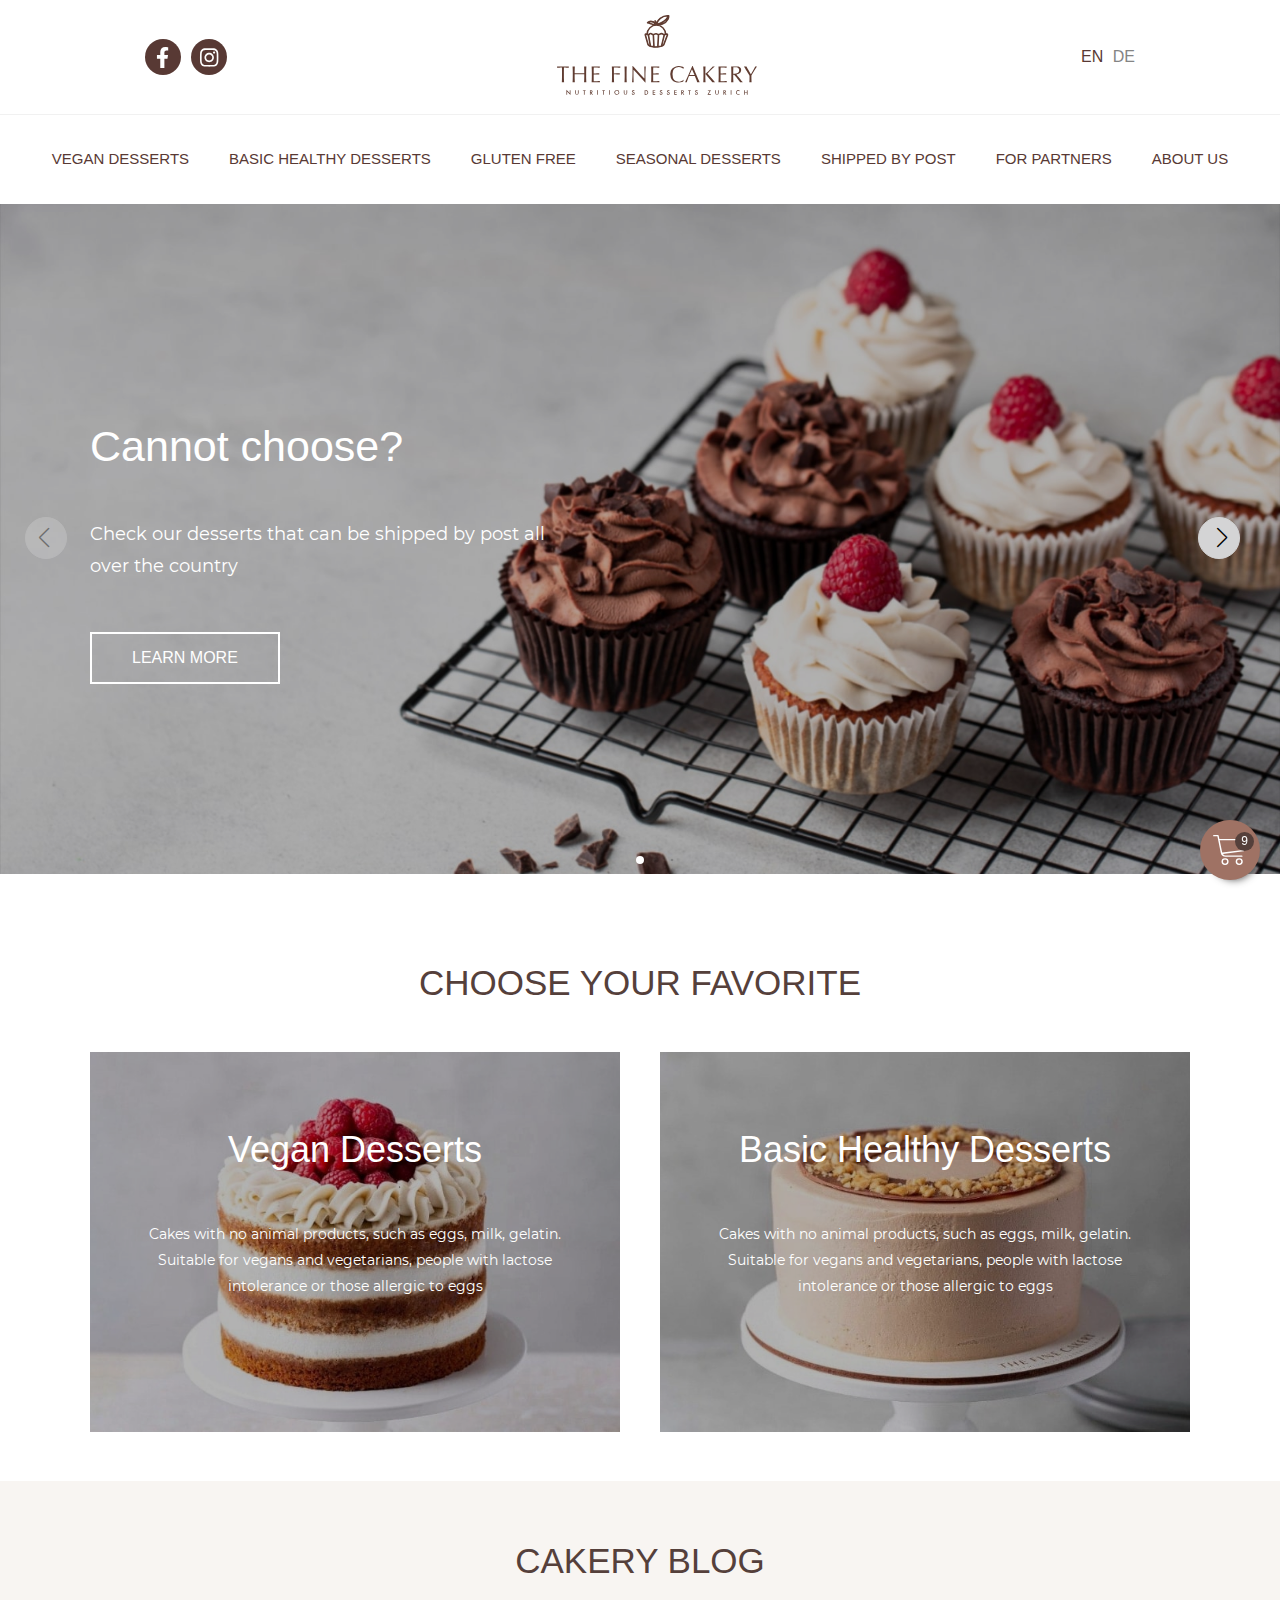
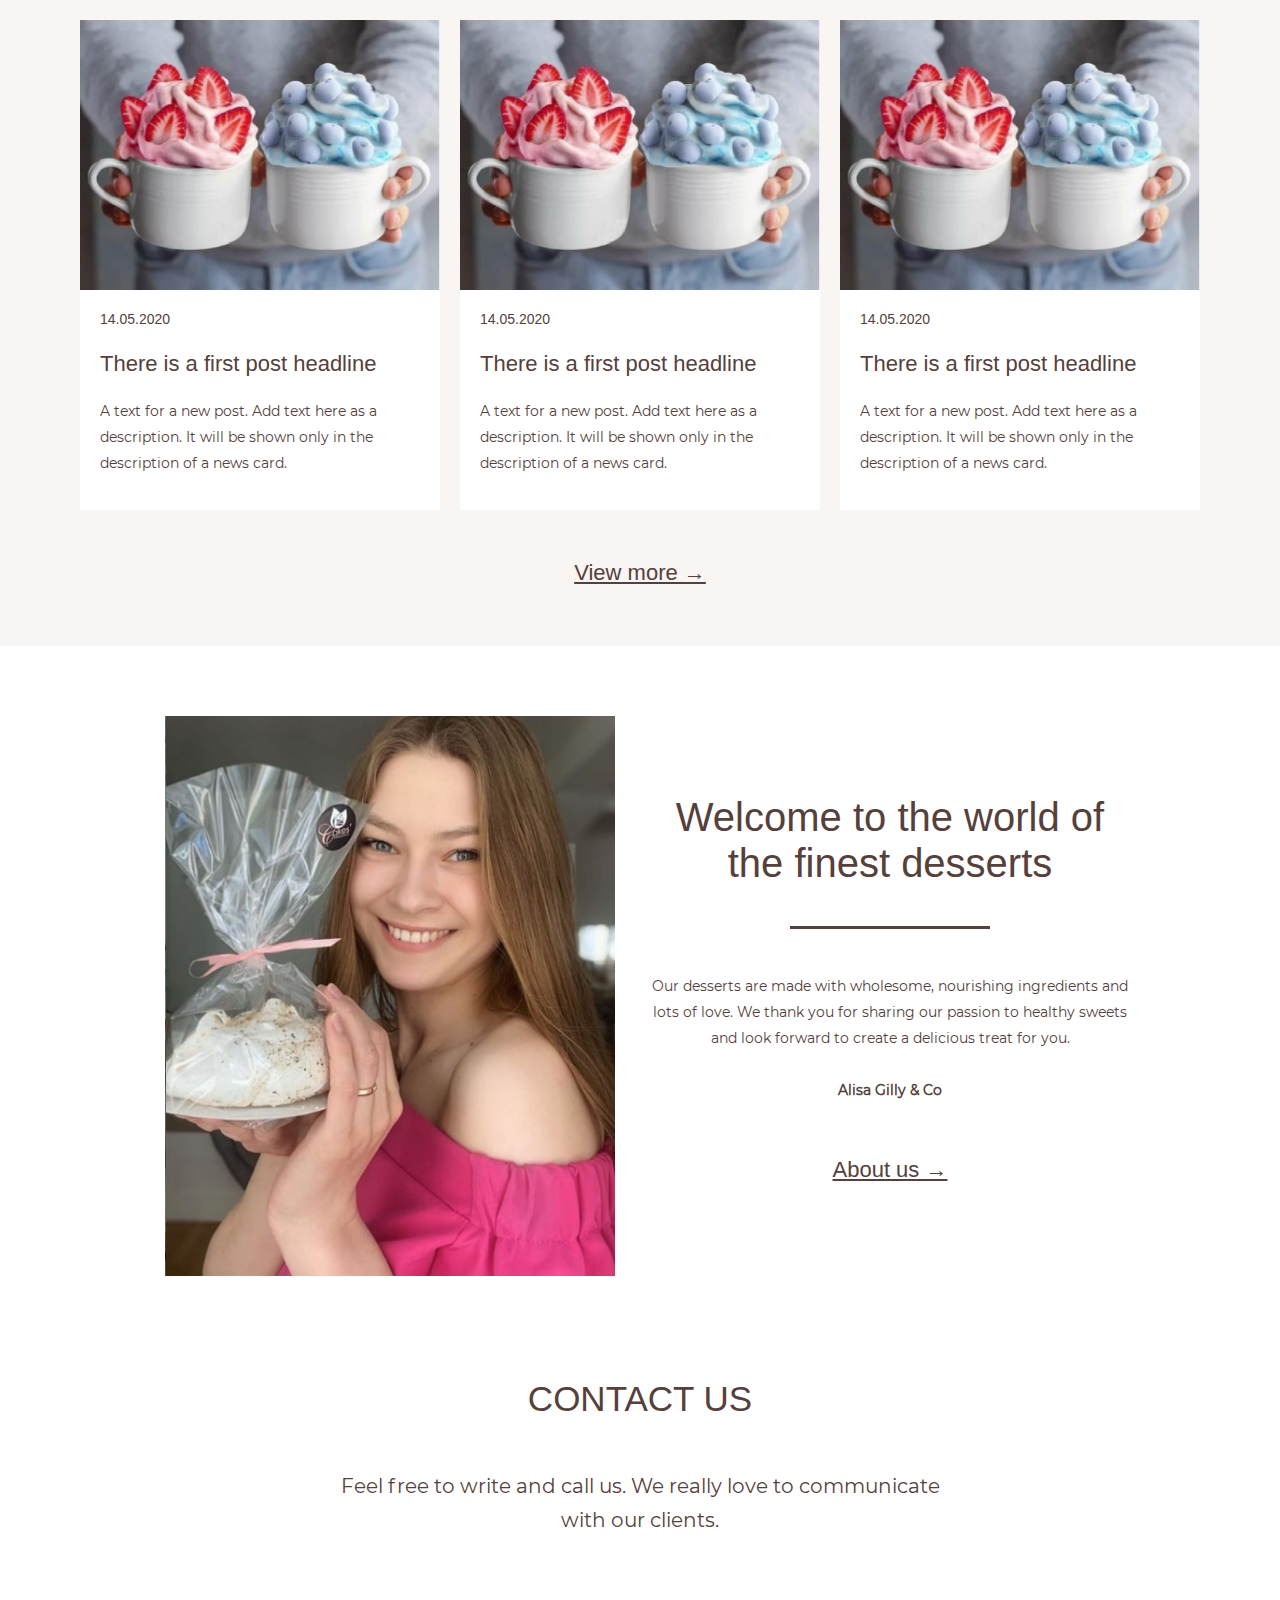
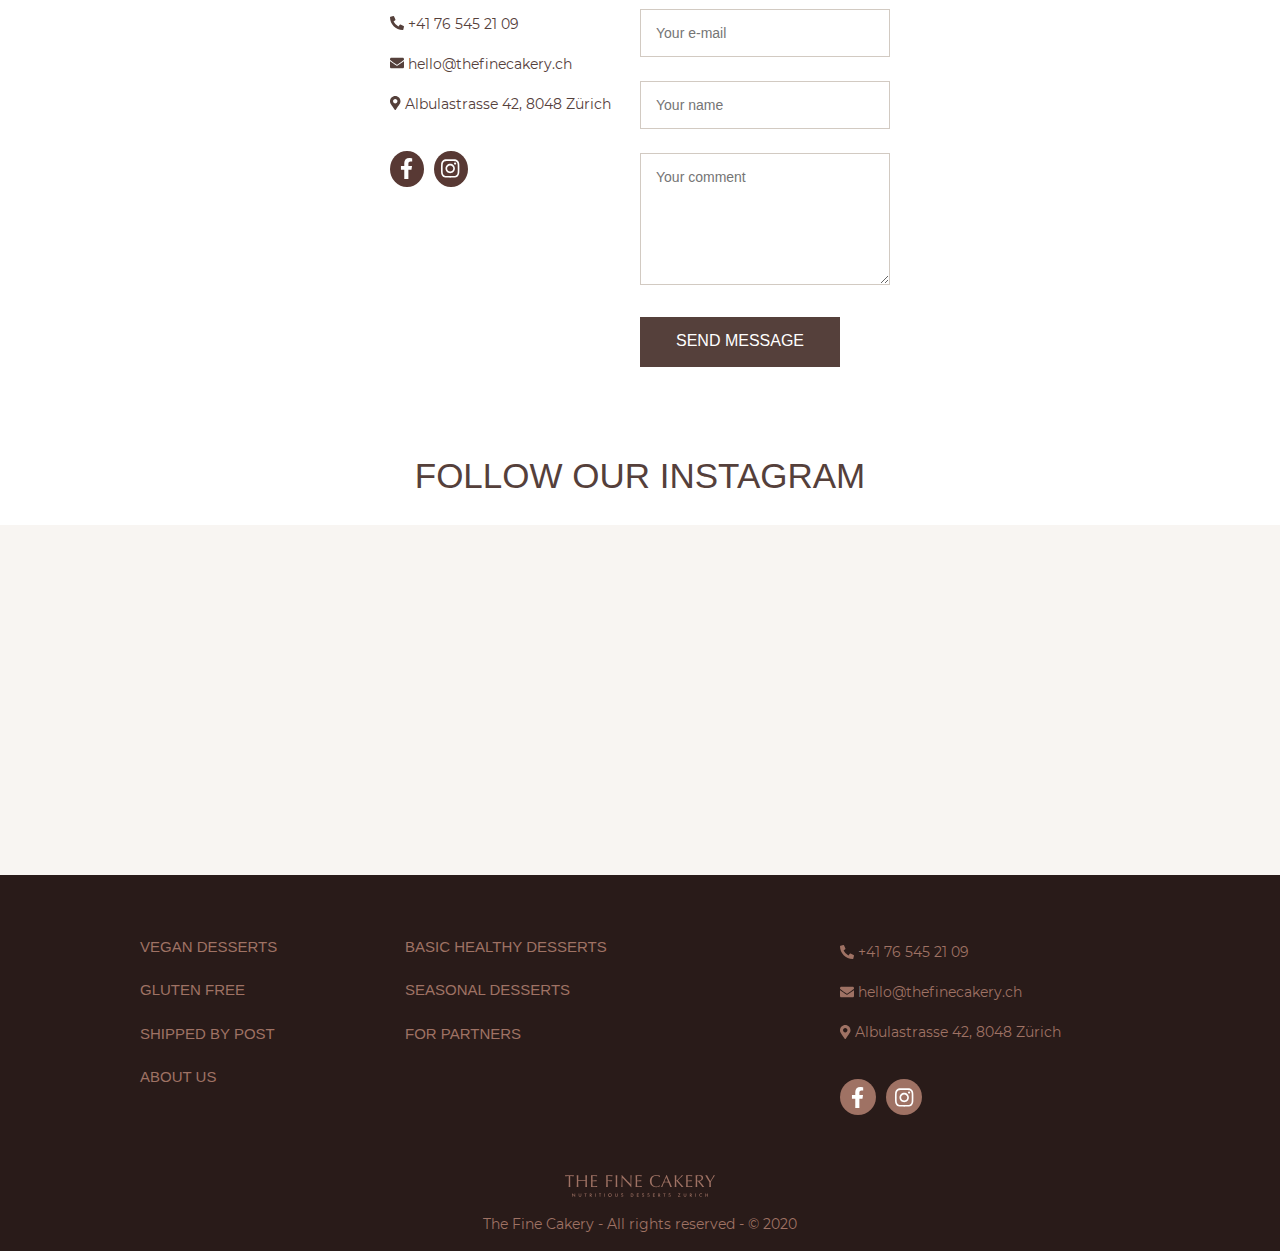
==== commit 031ba134: "adaptive" ====
--- a/index.html
+++ b/index.html
@@ -28,7 +28,7 @@
         </div>
     </div>
 
-    <div class="top-menu container">
+    <div class="top-menu">
         <a href="catalog.html" class="top-menu__item">VEGAN DESSERTS</a>
         <a href="catalog.html" class="top-menu__item">BASIC HEALTHY DESSERTS</a>
         <a href="catalog.html" class="top-menu__item">GLUTEN FREE</a>
--- a/assets/css/start.css
+++ b/assets/css/start.css
@@ -131,7 +131,6 @@
     align-items: center;
     z-index: 10;
     background: #fff;
-    width: 100%!important;
 }
 
 .top-menu__item{
--- a/assets/css/main.css
+++ b/assets/css/main.css
@@ -553,6 +553,7 @@
 .product__title{
     font-size: 30px;
     font-weight: normal;
+    margin-top: 0;
 }
 
 .product__description a {
@@ -590,6 +591,10 @@
     font-size: 20px;
     margin-bottom: 30px;
     margin-top: 20px;
+}
+
+.product__button{
+    top: 335px;
 }
 
 
--- a/assets/css/media.css
+++ b/assets/css/media.css
@@ -37,6 +37,14 @@
         height: 500px;
     }
 
+    .product-slider-thumbs .swiper-wrapper, .product-slider-thumbs{
+        height: 500px;
+    }
+
+    .product-slider-thumbs .swiper-wrapper img{
+        height: 88px!important;
+    }
+
 }
 
 @media screen and (max-width: 1440px) {
@@ -45,7 +53,7 @@
     }
 
     .slider .slider-wrap{
-        width: 1100px;
+        width: 1250px;
     }
 
     .slider .swiper-button-prev {
@@ -68,6 +76,7 @@
         width: 350px!important;
         height: 500px;
     }
+
 }
 
 @media screen and (max-width: 1366px) {
@@ -168,20 +177,77 @@
     }
   
     .product-slider, .product-slider .swiper-wrapper img {
-        width: 300px!important;
-        height: 450px;
-    }
-
+        width: 280px!important;
+        height: 400px;
+    }
+
+    .product-slider-thumbs .swiper-wrapper, .product-slider-thumbs{
+        height: 400px;
+    }
+
+    .catalog__button{
+        padding: 5px 25px;
+    }
 
     .footer a{
         font-size: 15px;
     }
-
-}
-
-@media screen and (max-width: 1280px) {}
-
-@media screen and (max-width: 1152px) {}
+}
+
+@media screen and (max-width: 1280px) {
+
+    .container{
+        width: 1000px;
+    }
+
+    .slider .swiper-button-prev{
+        margin-left: 15px;
+    }
+
+    .slider .swiper-button-next{
+        margin-left: 15px;
+    }
+
+    .favorite__item{
+        width: 450px;
+        height: 300px;
+    }
+
+    .blog__item {
+        width: 360px;
+        height: 490px;
+    }
+
+    .about__item img{
+        width: 450px;
+    }
+
+    .catalog__item {
+        width: 268px;
+    }
+
+    .catalog__item img {
+        height: 350px;
+    }
+
+    .product-slider-thumbs .swiper-wrapper, .product-slider-thumbs{
+        display: none;
+    }
+
+    .product-slider, .product-slider .swiper-wrapper img{
+        width: 370px!important;
+        height: 500px;
+    }
+
+}
+
+@media screen and (max-width: 1152px) {
+
+    .container {
+        width: 900px;
+    }
+
+}
 
 @media screen and (max-width: 1024px) {}
 
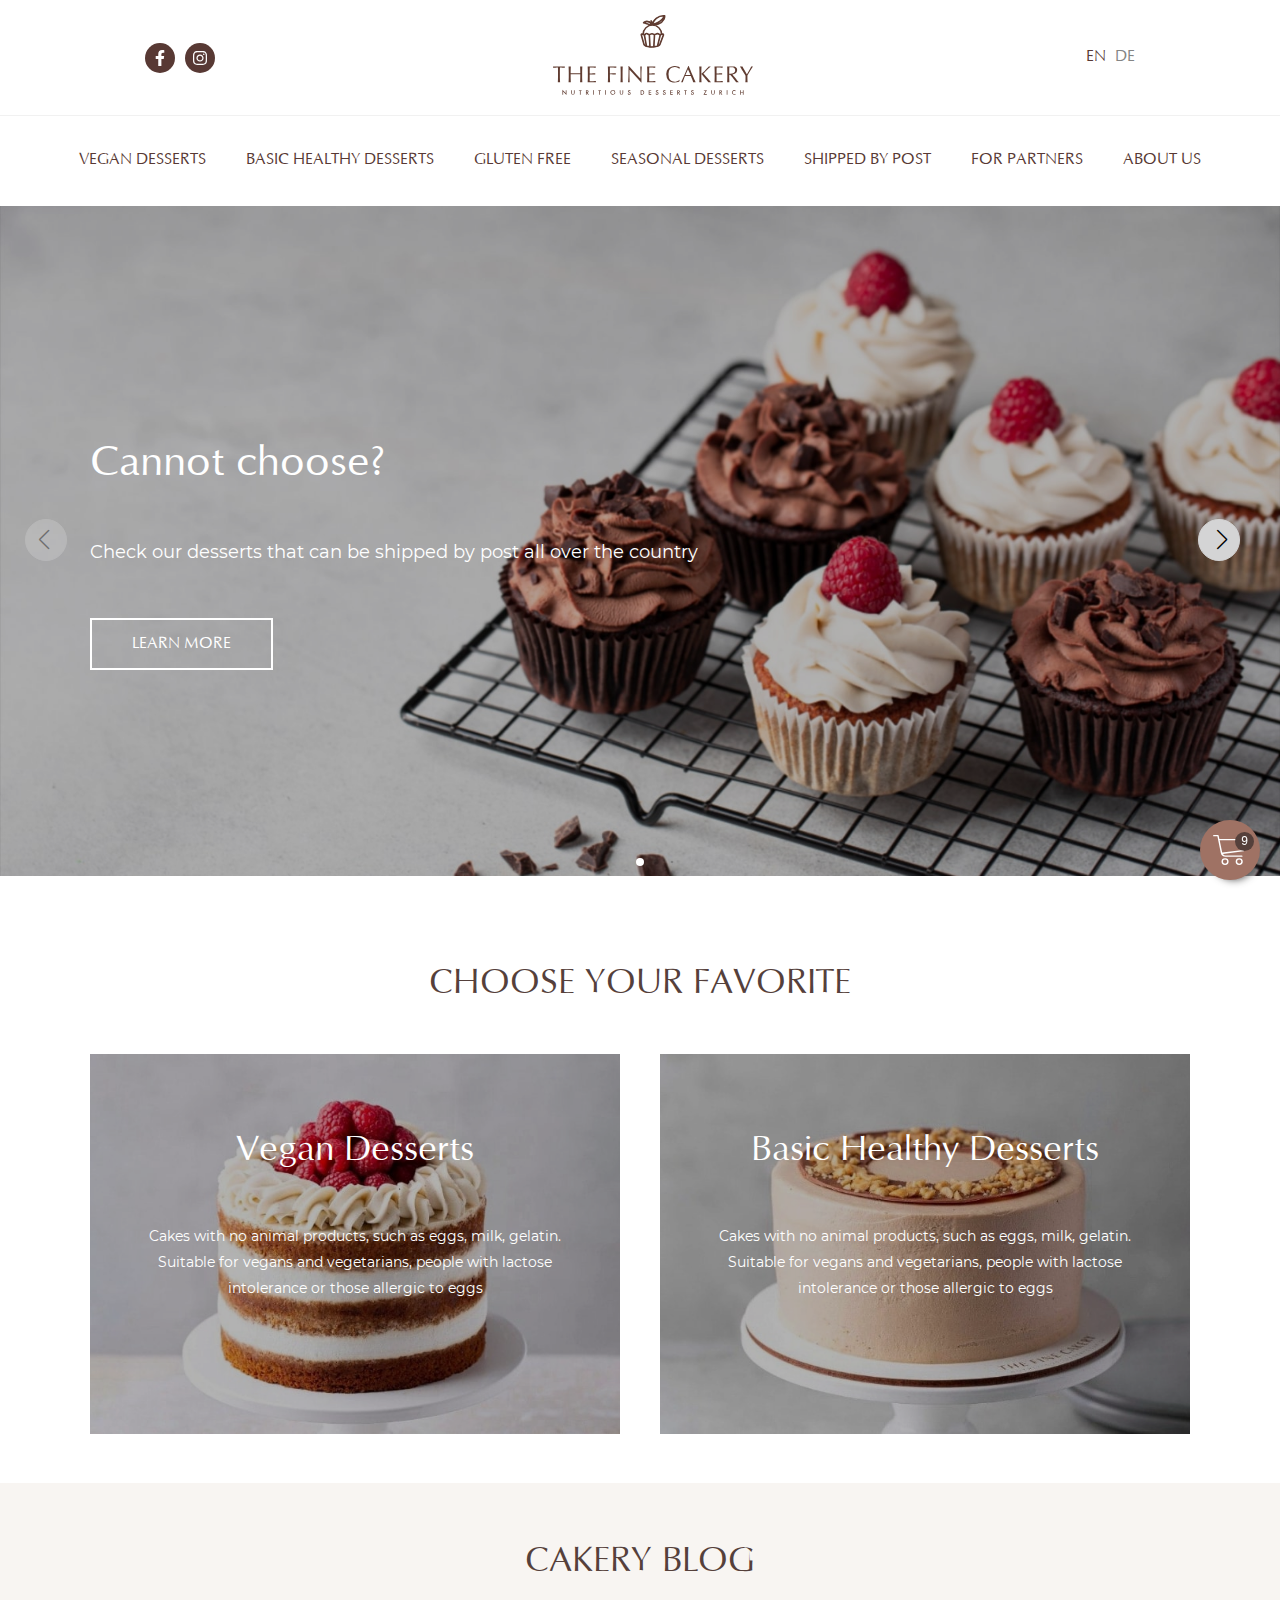
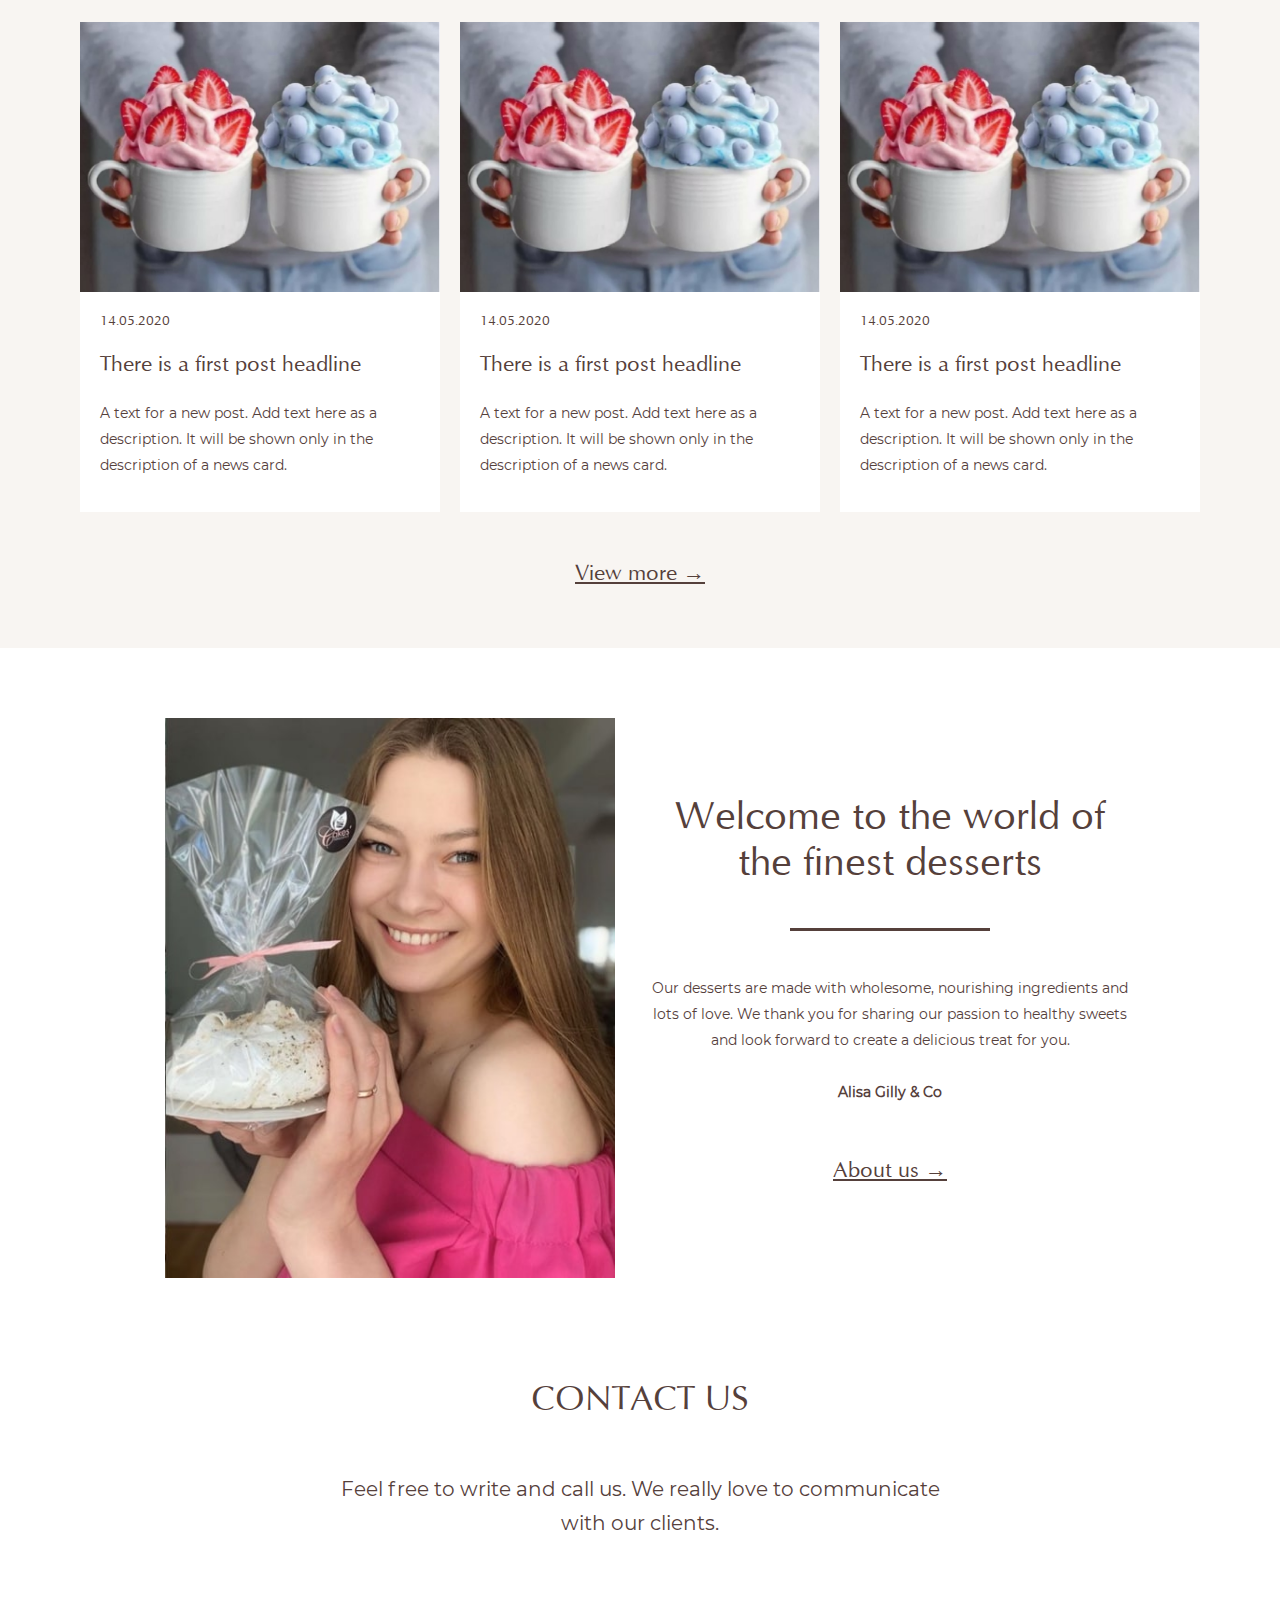
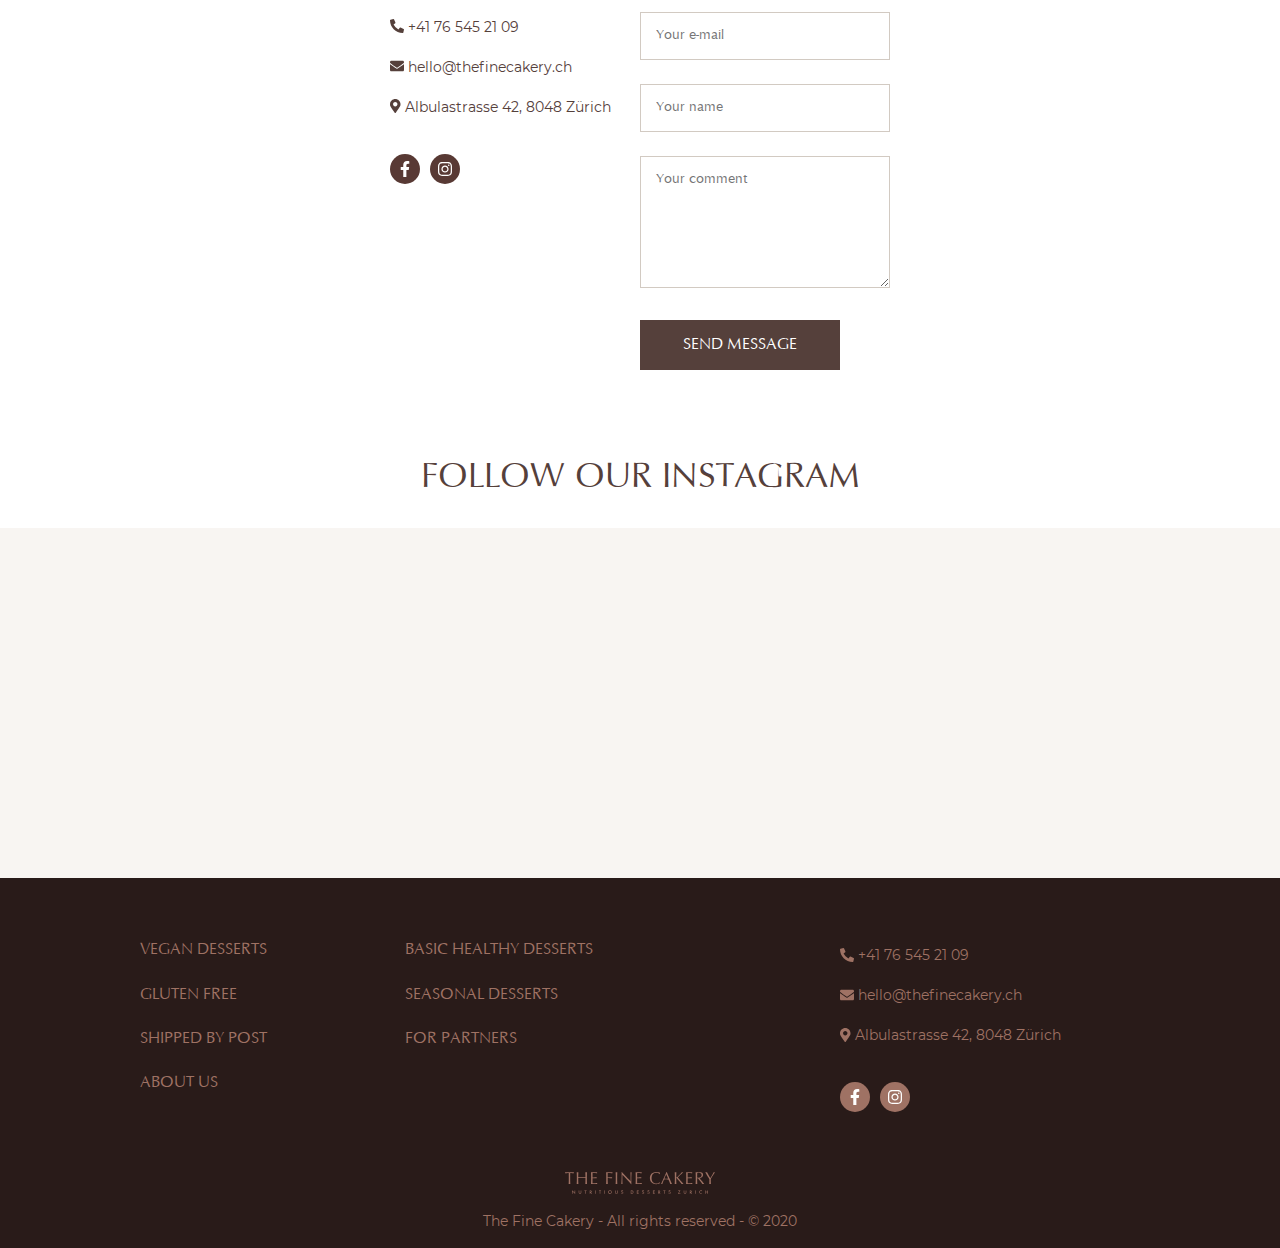
==== commit cb1ed067: "adaptive bug fix" ====
--- a/index.html
+++ b/index.html
@@ -1,5 +1,6 @@
 <!DOCTYPE html>
 <html lang="en">
+
 <head>
     <meta charset="UTF-8">
     <meta name="viewport" content="width=device-width, initial-scale=1.0">
@@ -8,7 +9,13 @@
     <link rel="stylesheet" href="assets/css/normalize.css">
     <link rel="stylesheet" href="assets/css/start.css">
 </head>
+
 <body>
+
+    <div class="mobile-menu">
+        <img src="assets/img/menu.svg" class="show-menu">
+        <img src="assets/img/close-menu.svg" class="close-menu">
+    </div>
 
     <div class="header">
         <div class="container header-wrap">
@@ -16,15 +23,15 @@
                 <a href="#" class="header-social__item"><i class="fab fa-facebook-f"></i></a>
                 <a href="#" class="header-social__item"><i class="fab fa-instagram"></i></a>
             </div>
-    
+
             <div class="header__item header-logo">
                 <a href='index.html'><img src="assets/img/logo_header.svg" class="header-logo__image" alt="image"></a>
             </div>
-        
+
             <div class="header__item header-lang">
                 <a href="#" class="header-lang__link header-lang__link_active">EN</a>
                 <a href="#" class="header-lang__link">DE</a>
-            </div>    
+            </div>
         </div>
     </div>
 
@@ -47,26 +54,26 @@
                 <div class="slider-wrap-bg"></div>
                 <div class="slider-wrap">
                     <h1 class="slider__title">Cannot choose?</h1>
-                    <p class="slider__text">Check our desserts that can be shipped by post all<br> over the country</p>
-                    <a href="#" class="slider__button">Learn more</a>
-                </div>
-            </div>
-
-            <div class="swiper-slide slider__item container">
-                <img src="assets/img/tmp/s01.jpg" alt="image">
-                <div class="slider-wrap-bg"></div>
-                <div class="slider-wrap">
-                    <h1 class="slider__title">Cannot choose?</h1>
-                    <p class="slider__text">Check our desserts that can be shipped by post all<br> over the country</p>
-                    <a href="#" class="slider__button">Learn more</a>
-                </div>
-            </div>
-            <div class="swiper-slide slider__item container">
-                <img src="assets/img/tmp/s01.jpg" alt="image">
-                <div class="slider-wrap-bg"></div>
-                <div class="slider-wrap">
-                    <h1 class="slider__title">Cannot choose?</h1>
-                    <p class="slider__text">Check our desserts that can be shipped by post all<br> over the country</p>
+                    <p class="slider__text">Check our desserts that can be shipped by post all over the country</p>
+                    <a href="#" class="slider__button">Learn more</a>
+                </div>
+            </div>
+
+            <div class="swiper-slide slider__item container">
+                <img src="assets/img/tmp/s01.jpg" alt="image">
+                <div class="slider-wrap-bg"></div>
+                <div class="slider-wrap">
+                    <h1 class="slider__title">Cannot choose?</h1>
+                    <p class="slider__text">Check our desserts that can be shipped by post all over the country</p>
+                    <a href="#" class="slider__button">Learn more</a>
+                </div>
+            </div>
+            <div class="swiper-slide slider__item container">
+                <img src="assets/img/tmp/s01.jpg" alt="image">
+                <div class="slider-wrap-bg"></div>
+                <div class="slider-wrap">
+                    <h1 class="slider__title">Cannot choose?</h1>
+                    <p class="slider__text">Check our desserts that can be shipped by post all over the country</p>
                     <a href="#" class="slider__button">Learn more</a>
                 </div>
             </div>
@@ -82,13 +89,13 @@
         </div>
         <!-- If we need pagination -->
         <div class="swiper-pagination"></div>
-    
+
         <!-- If we need navigation buttons -->
         <div class="swiper-button-prev swiper-button-black"></div>
         <div class="swiper-button-next swiper-button-black"></div>
-    
-    </section>
-    
+
+    </section>
+
     <section class="favorite">
         <h2>Choose your favorite</h2>
 
@@ -152,13 +159,12 @@
 
     <section class="about container">
         <div class="about__item about-image"><img src="assets/img/tmp/a01.jpg" alt="image"></div>
-        
+
 
         <div class="about__item about-text">
             <h3>Welcome to the world of the finest desserts</h3>
             <div class="about-text__line"></div>
-            <p>Our desserts are made with wholesome, nourishing ingredients and lots of love. 
-                We thank you for sharing our passion to healthy sweets and look forward to create a delicious treat for you.<br><br>
+            <p>Our desserts are made with wholesome, nourishing ingredients and lots of love. We thank you for sharing our passion to healthy sweets and look forward to create a delicious treat for you.<br><br>
                 <strong>Alisa Gilly & Co</strong>
             </p>
             <a href="#">About us →</a>
@@ -224,7 +230,7 @@
                     <div class="footer-social">
                         <a href="#" class="footer-social__item"><i class="fab fa-facebook-f"></i></a>
                         <a href="#" class="footer-social__item"><i class="fab fa-instagram"></i></a>
-                    </div>    
+                    </div>
                 </div>
 
             </div>
@@ -234,7 +240,7 @@
                 <p class="footer__copyright">The Fine Cakery - All rights reserved - © 2020</p>
             </div>
 
-        </div>    
+        </div>
 
     </div>
 
@@ -245,9 +251,10 @@
 
     <div class="back-to-top">
         <i class="fas fa-chevron-up"></i>
-    </div>    
+    </div>
 
     <link rel="stylesheet" href="assets/css/swiper.css">
+    <link rel="stylesheet" href="assets/css/fancybox.css">
     <link rel="stylesheet" href="assets/css/fonts.css">
     <link rel="stylesheet" href="assets/css/main.css">
     <link rel="stylesheet" href="assets/css/media.css">
@@ -255,7 +262,9 @@
     <script defer src="assets/js/all.js"></script>
     <script defer src="assets/js/swiper.js"></script>
     <script defer src="assets/js/jquery-3.5.1.js"></script>
+    <script defer src="assets/js/fancybox.js"></script>
     <script defer src="assets/js/script.js"></script>
 
 </body>
+
 </html>--- a/assets/css/start.css
+++ b/assets/css/start.css
@@ -10,43 +10,43 @@
     transition: 0.5s;
 }
 
-
 body {
     font-family: 'Optimum', sans-serif;
     color: #55403B;
 }
 
-a{
-    text-decoration:none;
+a {
+    text-decoration: none;
     color: #000000;
 }
 
-h2{
-    font-size: 40px;
+h2 {
+    font-size: 34px;
     text-align: center;
     text-transform: uppercase;
     font-weight: normal;
     padding-top: 60px;
 }
 
-h3{
+h3 {
     font-weight: normal;
 }
 
-p{
+p {
     font-family: 'Montserrat', sans-serif;
     line-height: 26px;
     font-size: 16px;
 }
 
-input, textarea{
+input,
+textarea {
     border: 1px solid #D2CAC2;
     padding: 15px;
     margin: 12px 0;
     font-size: 14px;
 }
 
-textarea{
+textarea {
     height: 100px;
 }
 
@@ -58,7 +58,7 @@
     width: 1500px;
 }
 
-.button{
+.button {
     background: #55403B;
     -webkit-appearance: none;
     -moz-appearance: none;
@@ -72,32 +72,31 @@
 * Header
 */
 
-
-.header{
+.header {
     border-bottom: 1px solid #f1f1f1;
 }
 
-.header-wrap{
+.header-wrap {
     display: flex;
     flex-direction: row;
     justify-content: space-between;
     align-items: center;
 }
 
-.header-social{
-    display: flex;
-}
-
-.header-social__item{
-    display: flex;
-    justify-content: center;
-    align-items: center;
-    width: 36px;
-    height: 36px;
+.header-social {
+    display: flex;
+}
+
+.header-social__item {
+    display: flex;
+    justify-content: center;
+    align-items: center;
+    width: 30px;
+    height: 30px;
     background: #583934;
     color: #fff;
     border-radius: 50%;
-    font-size: 21px;
+    font-size: 16px;
     margin: 5px;
 }
 
@@ -106,17 +105,17 @@
     padding: 15px 0px;
 }
 
-.header-logo__image{
-    width: 100%;
-}
-
-.header-lang__link{
-    color:#848484; 
-    margin-right:5px;
-}
-
-.header-lang__link_active{
-    color:#583934;
+.header-logo__image {
+    width: 100%;
+}
+
+.header-lang__link {
+    color: #848484;
+    margin-right: 5px;
+}
+
+.header-lang__link_active {
+    color: #583934;
 }
 
 
@@ -124,8 +123,11 @@
 * Menu
 */
 
-
-.top-menu{
+.mobile-menu {
+    display: none;
+}
+
+.top-menu {
     display: flex;
     justify-content: center;
     align-items: center;
@@ -133,19 +135,19 @@
     background: #fff;
 }
 
-.top-menu__item{
+.top-menu__item {
     margin: 35px 20px;
     color: #583934;
-    font-size: 17px;
+    font-size: 18px;
     border-bottom: 1px solid transparent;
 }
 
-.top-menu__item:hover{
+.top-menu__item:hover {
     text-decoration: underline;
 }
 
-.stiky-menu{
-    top:0;
+.stiky-menu {
+    top: 0;
     position: fixed;
     border-bottom: 1px solid #f1f1f1;
     width: 100%!important;
@@ -156,10 +158,11 @@
 * Breadcrumbs
 */
 
-.breadcrumbs{
+.breadcrumbs {
     font-family: 'Montserrat', sans-serif;
     font-size: 16px;
     padding: 30px;
+    line-height: 28px;
 }
 
 .breadcrumbs a {
@@ -168,7 +171,7 @@
     margin: 10px;
 }
 
-.breadcrumbs span{
+.breadcrumbs span {
     color: #55403B;
     margin: 10px;
 }
@@ -178,21 +181,20 @@
 * Slider
 */
 
-
-.slider{
+.slider {
     width: 100%;
     height: 670px;
     background: #F8F5F2;
 }
 
-.slider__item{
-    position: relative;
-    display: flex;
-    justify-content: center;
-    align-items: center;
-}
-
-.slider-wrap-bg{
+.slider__item {
+    position: relative;
+    display: flex;
+    justify-content: center;
+    align-items: center;
+}
+
+.slider-wrap-bg {
     width: 100%;
     height: 100%;
     z-index: 1;
@@ -201,7 +203,7 @@
     opacity: 0.3;
 }
 
-.slider-wrap{
+.slider-wrap {
     position: relative;
     display: flex;
     height: 100%;
@@ -211,24 +213,24 @@
     align-items: start;
 }
 
-.slider__title{
+.slider__title {
     position: relative;
     z-index: 2;
-    color:#fff;
-    font-size: 46px;
+    color: #fff;
+    font-size: 42px;
     font-weight: normal;
 }
 
-.slider__text{
+.slider__text {
     position: relative;
     z-index: 2;
-    color:#fff;
+    color: #fff;
     font-size: 21px;
     line-height: 32px;
     margin-bottom: 50px;
 }
 
-.slider__button{
+.slider__button {
     position: relative;
     z-index: 2;
     color: #fff;
@@ -236,9 +238,9 @@
     padding: 15px 40px;
     text-transform: uppercase;
     cursor: pointer;
-}   
-
-.slider img{
+}
+
+.slider img {
     overflow: hidden;
     object-fit: cover;
     width: 100%;
@@ -254,30 +256,32 @@
     background: #ffffff;
 }
 
-.swiper-button-prev.swiper-button-black, .swiper-button-next.swiper-button-black{
+.swiper-button-prev.swiper-button-black,
+.swiper-button-next.swiper-button-black {
     border: 1px solid #d4d4d5;
     border-radius: 50%;
     width: 40px;
     height: 40px;
-    background:#d4d4d5;
-}
-
-.slider .swiper-button-prev:after, .slider .swiper-button-next:after{
+    background: #d4d4d5;
+}
+
+.slider .swiper-button-prev:after,
+.slider .swiper-button-next:after {
     font-size: 20px;
 }
 
-.swiper-button-next{
-    margin-right: 45px; 
-}
-
-.swiper-button-next:after{
+.swiper-button-next {
+    margin-right: 45px;
+}
+
+.swiper-button-next:after {
     margin-left: 5px;
 }
 
-.swiper-button-prev{
+.swiper-button-prev {
     margin-left: 45px;
 }
 
-.swiper-button-prev:after{
+.swiper-button-prev:after {
     margin-right: 5px;
 }--- a/assets/css/fonts.css
+++ b/assets/css/fonts.css
@@ -1,9 +1,17 @@
-@font-face {
+/*@font-face {
     font-family: 'Optimum';
     font-style: normal;
     font-weight: 700;
     font-display: swap;
     src: local('optimum'), url(optimum.ttf) format('ttf');
+}*/
+
+@font-face {
+    font-family: 'Optimum';
+    font-style: normal;
+    font-weight: 400;
+    font-display: swap;
+    src: local('Optimum Regular'), local('Optimum-Regular'), url(optimum.woff) format('woff');
 }
 
 @font-face {
--- a/assets/css/main.css
+++ b/assets/css/main.css
@@ -2,15 +2,14 @@
 * Common
 */
 
-
 .zoom {
-    -webkit-transform: scale(1.2); 
+    -webkit-transform: scale(1.2);
     -moz-transform: scale(1.2);
     -o-transform: scale(1.2);
     transform: scale(1.2);
 }
 
-.show{
+.show {
     opacity: 1!important;
 }
 
@@ -18,13 +17,16 @@
     opacity: 0!important;
 }
 
+.close-menu {
+    display: none;
+}
+
 
 /*
 * Favorite
 */
 
-
-.favorite-wrap{
+.favorite-wrap {
     display: flex;
     justify-content: center;
     flex-direction: row;
@@ -40,7 +42,7 @@
     opacity: 0.3;
 }
 
-.favorite__item{
+.favorite__item {
     width: 560px;
     height: 380px;
     background: #583934;
@@ -56,7 +58,7 @@
     overflow: hidden;
 }
 
-.favorite__item img{
+.favorite__item img {
     position: absolute;
     object-fit: cover;
     overflow: hidden;
@@ -65,16 +67,16 @@
     z-index: 0;
 }
 
-.favorite__item p{
+.favorite__item p {
     z-index: 1;
 }
 
-.favorite__item h3{
+.favorite__item h3 {
     z-index: 1;
     font-size: 40px;
 }
 
-.favorite__button{
+.favorite__button {
     position: relative;
     z-index: 2;
     color: #fff;
@@ -82,7 +84,7 @@
     padding: 15px 40px;
     text-transform: uppercase;
     cursor: pointer;
-    opacity: 0;    
+    opacity: 0;
 }
 
 
@@ -90,20 +92,19 @@
 * Blog
 */
 
-
-.blog{
+.blog {
     background: #F8F5F2;
     text-align: center;
 }
 
-.blog-wrap{
+.blog-wrap {
     display: flex;
     justify-content: center;
     flex-direction: row;
     flex-wrap: wrap;
 }
 
-.blog__item{
+.blog__item {
     display: flex;
     flex-direction: column;
     justify-content: start;
@@ -116,34 +117,34 @@
     margin: 10px;
 }
 
-.blog__item:hover{
+.blog__item:hover {
     text-decoration: underline;
     box-shadow: 0 10px 6px -6px #efefef;
 }
 
-.blog__item-wrap{
+.blog__item-wrap {
     margin: 20px;
 }
 
-.blog__item h3{
+.blog__item h3 {
     font-size: 26px;
 }
 
-.blog__item span{
+.blog__item span {
     font-size: 14px;
 }
 
-.blog__item p{
+.blog__item p {
     font-size: 16px;
 }
 
-.blog__item img{
+.blog__item img {
     object-fit: cover;
     overflow: hidden;
     width: 100%;
 }
 
-.blog__view-more{
+.blog__view-more {
     color: #55403B;
     font-size: 26px;
     display: block;
@@ -157,21 +158,20 @@
 * About
 */
 
-
-.about{
-    display: flex;
-    justify-content: center;
-    align-items: center;
-}
-
-.about__item{
+.about {
+    display: flex;
+    justify-content: center;
+    align-items: center;
+}
+
+.about__item {
     margin: 10px;
     width: 40%;
     padding-top: 60px;
     text-align: center;
 }
 
-.about-text{
+.about-text {
     display: flex;
     flex-direction: column;
     justify-content: center;
@@ -179,18 +179,18 @@
     text-align: center;
 }
 
-.about-text__line{
+.about-text__line {
     width: 200px;
     height: 3px;
     background: #55403B;
     margin-bottom: 30px;
 }
 
-.about h3{
-    font-size: 46px;
-}
-
-.about a{
+.about h3 {
+    font-size: 36px;
+}
+
+.about a {
     color: #55403B;
     font-size: 26px;
     display: block;
@@ -199,35 +199,35 @@
     text-decoration: underline;
 }
 
+
 /*
 * Contact
 */
 
-
-.contact-us{
-    display: flex;
-    flex-direction: column;
-    justify-content: center;
-    align-items: center;
-}
-
-.contact-us-wrap{
+.contact-us {
+    display: flex;
+    flex-direction: column;
+    justify-content: center;
+    align-items: center;
+}
+
+.contact-us-wrap {
     display: flex;
     width: 100%;
     justify-content: center;
     align-items: start;
 }
 
-.contact-us__item{
+.contact-us__item {
     width: 25%;
 }
 
-.contact-us__form{
-    display: flex;
-    flex-direction: column;
-}
-
-.contact-us__form button{
+.contact-us__form {
+    display: flex;
+    flex-direction: column;
+}
+
+.contact-us__form button {
     text-transform: uppercase;
     padding: 7px 25px;
     margin-top: 20px;
@@ -236,28 +236,28 @@
     width: 200px
 }
 
-.contact-us__subtitle{
+.contact-us__subtitle {
     margin-bottom: 60px;
-    font-size: 24px;
+    font-size: 21px;
     line-height: 34px;
     text-align: center;
 }
 
-.contact-us-social{
+.contact-us-social {
     display: flex;
     width: 35%;
 }
 
-.contact-us-social__item{
-    display: flex;
-    justify-content: center;
-    align-items: center;
-    width: 36px;
-    height: 36px;
+.contact-us-social__item {
+    display: flex;
+    justify-content: center;
+    align-items: center;
+    width: 30px;
+    height: 30px;
     background: #583934;
     color: #fff;
     border-radius: 50%;
-    font-size: 21px;
+    font-size: 16px;
     margin-right: 10px;
     margin-top: 20px;
 }
@@ -267,8 +267,7 @@
 * Instagram
 */
 
-
-.instagram-wrap{
+.instagram-wrap {
     width: 100%;
     height: 350px;
     background: #F8F5F2;
@@ -279,8 +278,12 @@
 * Catalog menu
 */
 
-
-.catalog-menu{
+.catalog-menu-wrap {
+    text-align: center;
+    line-height: 28px;
+}
+
+.catalog-menu {
     display: flex;
     flex-direction: column;
     justify-content: center;
@@ -289,13 +292,14 @@
     margin-bottom: 40px;
 }
 
-.catalog-title{
+.catalog-title {
     font-size: 40px;
     text-transform: uppercase;
     font-weight: normal;
 }
 
-.catalog-menu__item{
+.catalog-menu__item {
+    font-size: 18px;
     margin: 10px;
     color: #55403B;
 }
@@ -305,7 +309,7 @@
 * Catalog menu
 */
 
-.catalog-description{
+.catalog-description {
     display: flex;
     flex-direction: column;
     justify-content: center;
@@ -314,7 +318,11 @@
     margin-bottom: 20px;
 }
 
-.catalog-description p{
+.catalog-description h2 {
+    margin-top: 0px;
+}
+
+.catalog-description p {
     width: 60%;
     text-align: center;
 }
@@ -324,8 +332,7 @@
 * Catalog
 */
 
-
-.catalog{
+.catalog {
     display: flex;
     flex-direction: row;
     justify-content: start;
@@ -333,35 +340,36 @@
     flex-wrap: wrap;
 }
 
-.catalog__item{
+.catalog__item {
     width: 310px;
     margin: 32px;
     position: relative;
 }
 
-.catalog__item-cover{
+.catalog__item-cover {
     overflow: hidden;
 }
 
-.catalog__item img{
+.catalog__item img {
     width: 100%;
     height: 400px;
     object-fit: cover;
 }
 
-.catalog__item-second-image{
+.catalog__item-second-image {
     opacity: 0;
     position: absolute;
     top: 0;
     left: 0;
 }
 
-.catalog__tags{
+.catalog__tags {
     display: flex;
     flex-wrap: wrap;
-}
-
-.catalog__tags span{
+    font-family: sans-serif;
+}
+
+.catalog__tags span {
     padding: 5px 10px;
     color: #fff;
     font-size: 12px;
@@ -369,43 +377,44 @@
     border-radius: 10px;
 }
 
-.catalog__tag-item_main{
+.catalog__tag-item_main {
     background: #8A6A4C;
 }
 
-.catalog__tag-item_green{
+.catalog__tag-item_green {
     background: #79977F;
 }
 
-.catalog__tag-item_brown{
+.catalog__tag-item_brown {
     background: #938A81;
 }
 
-.catalog__tag-item_orange{
+.catalog__tag-item_orange {
     background: #C28B51;
 }
 
-.catalog__tag-item_gray{
+.catalog__tag-item_gray {
     background: #A5AEB4
 }
 
-.catalog__title{
-    color:#55403B;
+.catalog__title {
+    color: #55403B;
     font-size: 22px;
 }
 
-.catalog__from{
+.catalog__from {
     font-size: 12px;
-    color:#55403B;
+    color: #55403B;
     font-family: 'Montserrat', sans-serif;
 }
 
-.catalog__currency, .catalog__price{
-    color:#55403B;
+.catalog__currency,
+.catalog__price {
+    color: #55403B;
     font-size: 18px;
 }
 
-.catalog__button{
+.catalog__button {
     color: #fff;
     padding: 7px 25px;
     text-transform: uppercase;
@@ -424,12 +433,12 @@
 * Catalog Back
 */
 
-
-.catalog-back{
+.catalog-back {
     padding-left: 60px;
-}
-
-.catalog-back a{
+    padding-bottom: 30px;
+}
+
+.catalog-back a {
     color: #55403B;
     font-size: 16px;
     text-decoration: underline;
@@ -440,8 +449,7 @@
 * Catalog Pagination
 */
 
-
-.catalog-pagination{
+.catalog-pagination {
     display: flex;
     flex-direction: row;
     justify-content: center;
@@ -450,16 +458,16 @@
     padding-top: 80px;
 }
 
-.catalog-pagination span{
+.catalog-pagination span {
     text-decoration: underline;
     color: #8A6661;
 }
 
-.catalog-pagination a{
-    color: #55403B;
-}
-
-.catalog-pagination__item{
+.catalog-pagination a {
+    color: #55403B;
+}
+
+.catalog-pagination__item {
     margin: 5px;
 }
 
@@ -468,50 +476,49 @@
 * Product
 */
 
-
-.product{
-    display: flex;
-}
-
-.product-wrap{
+.product {
+    display: flex;
+}
+
+.product-wrap {
     position: relative;
     margin-top: 30px;
 }
 
-.product-text-wrap{
+.product-text-wrap {
     width: 60%;
 }
 
-.product-slider-wrap{
+.product-slider-wrap {
     display: flex;
     width: 40%;
 }
 
-.product-slider{
+.product-slider {
     width: 425px;
     height: 560px;
     margin: 0px;
 }
 
-.product-slider .swiper-wrapper img{
+.product-slider .swiper-wrapper img {
     width: 425px!important;
     height: 560px;
     overflow: hidden;
     object-fit: cover;
 }
 
-.product-slider-thumbs{
+.product-slider-thumbs {
     width: 125px;
     height: 560px;
     margin: 0;
 }
 
-.product-slider-thumbs .swiper-wrapper{
+.product-slider-thumbs .swiper-wrapper {
     flex-direction: column;
     height: 600px;
 }
 
-.product-slider-thumbs .swiper-wrapper img{
+.product-slider-thumbs .swiper-wrapper img {
     width: 75px!important;
     height: 100px!important;
     overflow: hidden;
@@ -521,28 +528,28 @@
     cursor: pointer;
 }
 
-.product-slider .swiper-button-prev.swiper-button-black, 
+.product-slider .swiper-button-prev.swiper-button-black,
 .product-slider .swiper-button-next.swiper-button-black {
     border-radius: 50%;
     width: 30px;
     height: 30px;
-}    
-
-.product-slider .swiper-button-next{
+}
+
+.product-slider .swiper-button-next {
     margin-right: 15px;
 }
 
-.product-slider .swiper-button-prev{
+.product-slider .swiper-button-prev {
     margin-left: 15px;
 }
 
-.product-slider .swiper-button-prev:after, 
+.product-slider .swiper-button-prev:after,
 .product-slider .swiper-button-next:after {
     font-size: 12px;
     font-weight: bold;
 }
 
-.product-slider .swiper-button-next:after{
+.product-slider .swiper-button-next:after {
     margin-left: 3px;
 }
 
@@ -550,7 +557,7 @@
     margin-right: 3px;
 }
 
-.product__title{
+.product__title {
     font-size: 30px;
     font-weight: normal;
     margin-top: 0;
@@ -558,16 +565,16 @@
 
 .product__description a {
     text-decoration: underline;
-    color:#9F7264;
-}
-
-.product__select-title{
+    color: #9F7264;
+}
+
+.product__select-title {
     color: #55403B;
     font-weight: bold;
     font-size: 14px;
 }
 
-.product__select{
+.product__select {
     width: 250px;
     padding: 8px;
     border-color: #E0E0E0;
@@ -576,45 +583,40 @@
     margin-bottom: 30px;
 }
 
-.product__button{
+.product__button {
     color: #fff;
     padding: 12px 25px;
     text-transform: uppercase;
     font-size: 16px;
     position: absolute;
-    top: 350px;
+    top: 335px;
     left: 90px;
     cursor: pointer;
 }
 
-.product .catalog__wrap{
+.product .catalog__wrap {
     font-size: 20px;
     margin-bottom: 30px;
     margin-top: 20px;
 }
 
-.product__button{
-    top: 335px;
-}
-
 
 /*
 * Reviews
 */
 
-.reviews-wrap{
+.reviews-wrap {
     width: 100%;
     height: 350px;
     background: #F8F5F2;
-}    
+}
 
 
 /*
 * Floating Cart
 */
 
-
-.floating-cart{
+.floating-cart {
     position: fixed;
     bottom: 20px;
     right: 20px;
@@ -632,7 +634,7 @@
     cursor: pointer;
 }
 
-.floating-cart__count{
+.floating-cart__count {
     position: absolute;
     font-size: 12px;
     background: #55403B;
@@ -645,6 +647,7 @@
     align-items: center;
     border-radius: 50%;
     padding: 2px;
+    font-family: sans-serif;
 }
 
 
@@ -652,12 +655,11 @@
 * Back To Top
 */
 
-
-.back-to-top{
+.back-to-top {
     position: fixed;
     bottom: 20px;
     left: 20px;
-    background: #d4d4d5;
+    background: #EFD0C7;
     color: #fff;
     width: 45px;
     height: 45px;
@@ -667,80 +669,79 @@
     z-index: 10;
     font-size: 18px;
     cursor: pointer;
-}
-
+    opacity: 0.8;
+}
 
 
 /*
 * Footer
 */
 
-
-.footer{
+.footer {
     background: #291B19;
     color: #9F7264;
 }
 
-.footer-wrap-row{
+.footer-wrap-row {
     display: flex;
     flex-direction: row;
     padding-top: 50px;
 }
 
-.footer-wrap-col{
+.footer-wrap-col {
     display: flex;
     flex-direction: column;
     padding-top: 60px;
 }
 
-.footer a{
+.footer a {
     color: #9F7264;
-    font-size: 17px;
-}
-
-.footer-wrap-col img{
+    font-size: 18px;
+}
+
+.footer-wrap-col img {
     width: 150px;
 }
 
-.footer-menu{
+.footer-menu {
     display: flex;
     width: 70%;
     height: 150px;
     flex-wrap: wrap;
 }
 
-.footer-menu__item{
+.footer-menu__item {
     width: 265px;
     margin: 13px 0;
 }
 
-.footer-menu__item:hover{
+.footer-menu__item:hover {
     text-decoration: underline;
 }
 
-.footer-wrap-col{
-    justify-content: center;
-    align-items: center;
-}    
-
-.footer-social{
-    display: flex;
-}
-
-.footer-social .footer-social__item{
-    display: flex;
-    justify-content: center;
-    align-items: center;
-    width: 36px;
-    height: 36px;
+.footer-wrap-col {
+    justify-content: center;
+    align-items: center;
+}
+
+.footer-social {
+    display: flex;
+}
+
+.footer-social .footer-social__item {
+    display: flex;
+    justify-content: center;
+    align-items: center;
+    width: 30px;
+    height: 30px;
     background: #9F7264;
     color: #fff;
     border-radius: 50%;
-    font-size: 21px;
+    font-size: 16px;
     margin-right: 10px;
     margin-top: 20px;
 }
 
-.footer__copyright{
+.footer__copyright {
     font-size: 14px;
 }--- a/assets/css/media.css
+++ b/assets/css/media.css
@@ -1,266 +1,746 @@
 @media screen and (max-width: 1680px) {
-
-    .slider .slider-wrap{
+    .slider .slider-wrap {
         width: 1300px;
     }
-
     .slider .swiper-button-prev {
         margin-left: 15px;
     }
-
     .slider .swiper-button-next {
         margin-right: 15px;
     }
-
 }
 
 @media screen and (max-width: 1600px) {
-
     .catalog__item {
         width: 308px;
     }
-
 }
 
 @media screen and (max-width: 1536px) {
-
-    .container{
+    .container {
         width: 1400px;
     }
-
     .catalog__item {
         width: 280px;
     }
-
-    .product-slider, .product-slider .swiper-wrapper img {
+    .product-slider,
+    .product-slider .swiper-wrapper img {
         width: 380px!important;
         height: 500px;
     }
-
-    .product-slider-thumbs .swiper-wrapper, .product-slider-thumbs{
+    .product-slider-thumbs .swiper-wrapper,
+    .product-slider-thumbs {
         height: 500px;
     }
-
-    .product-slider-thumbs .swiper-wrapper img{
+    .product-slider-thumbs .swiper-wrapper img {
         height: 88px!important;
     }
-
 }
 
 @media screen and (max-width: 1440px) {
-    .container{
+    .container {
         width: 1300px;
     }
-
-    .slider .slider-wrap{
+    .slider .slider-wrap {
         width: 1250px;
     }
-
     .slider .swiper-button-prev {
         margin-left: 10px;
     }
-
     .slider .swiper-button-next {
         margin-right: 10px;
     }
-
     .catalog__item {
         width: 260px;
     }
-
-    .catalog__item img{
+    .catalog__item img {
         height: 350px;
     }
-
-    .product-slider, .product-slider .swiper-wrapper img {
+    .product-slider,
+    .product-slider .swiper-wrapper img {
         width: 350px!important;
         height: 500px;
     }
-
 }
 
 @media screen and (max-width: 1366px) {
-
-    p{
-        font-size: 14px;
-    }
-
-    h1,h2{
+    p {
+        font-size: 14px;
+    }
+    h1,
+    h2 {
         font-size: 35px;
     }
-
-    .container{
+    .container {
         width: 1100px;
     }
-
-    .slider .slider-wrap{
+    .slider .slider-wrap {
         width: 1100px;
     }
-
     .slider .swiper-button-prev {
         margin-left: 30px;
     }
-
     .slider .swiper-button-next {
         margin-right: 30px;
     }
-
-    .slider__title{
+    .slider__title {
         font-size: 43px;
     }
-
-    .slider__text{
+    .slider__text {
         font-size: 18px;
     }
-
     .catalog__item {
         width: 210px;
     }
-
-    .catalog__item img{
+    .catalog__item img {
         height: 300px;
     }
-
-    .catalog__button{
+    .catalog__button {
         right: 0px;
         font-size: 14px;
     }
-
-    .top-menu__item{
-        font-size: 15px;
-    }
-
-    .blog__item{
+    .top-menu__item {
+        font-size: 16px;
+    }
+    .blog__item {
         width: 400px;
         height: 520px;
     }
-
-    .blog__item p{
-        font-size: 14px;
-    }
-
-    .about__item{
+    .blog__item p {
+        font-size: 14px;
+    }
+    .about__item {
         width: 50%;
     }
-
-    .about h3{
+    .about h3 {
         font-size: 40px;
     }
-
-    .blog__item h3{
+    .blog__item h3 {
         font-size: 22px;
     }
-
     .favorite__item {
         width: 500px;
         height: 345px;
-    }    
-
-    .favorite__item h3{
+    }
+    .favorite__item h3 {
         font-size: 36px;
     }
-  
-    .contact-us__subtitle{
+    .contact-us__subtitle {
         font-size: 20px;
     }
-
-    .about a, .blog__view-more{
+    .about a,
+    .blog__view-more {
         font-size: 22px;
     }
-
-    .favorite__button{
+    .favorite__button {
         padding: 10px 35px;
     }
-
-    .catalog__title{
+    .catalog__title {
         font-size: 20px;
     }
-  
-    .product-slider, .product-slider .swiper-wrapper img {
+    .product-slider,
+    .product-slider .swiper-wrapper img {
         width: 280px!important;
         height: 400px;
     }
-
-    .product-slider-thumbs .swiper-wrapper, .product-slider-thumbs{
+    .product-slider-thumbs .swiper-wrapper,
+    .product-slider-thumbs {
         height: 400px;
     }
-
-    .catalog__button{
+    .catalog__button {
         padding: 5px 25px;
     }
-
-    .footer a{
-        font-size: 15px;
+    .footer a {
+        font-size: 16px;
+    }
+    .catalog-menu-wrap {
+        font-size: 16px;
+    }
+    .catalog-menu__item {
+        font-size: 16px;
     }
 }
 
 @media screen and (max-width: 1280px) {
-
-    .container{
+    .container {
         width: 1000px;
     }
-
-    .slider .swiper-button-prev{
+    .slider .swiper-button-prev {
         margin-left: 15px;
     }
-
-    .slider .swiper-button-next{
+    .slider .swiper-button-next {
         margin-left: 15px;
     }
-
-    .favorite__item{
+    .favorite__item {
         width: 450px;
         height: 300px;
     }
-
     .blog__item {
         width: 360px;
         height: 490px;
     }
-
-    .about__item img{
+    .about__item img {
         width: 450px;
     }
-
-    .catalog__item {
-        width: 268px;
-    }
-
+    .catalog {
+        justify-content: start;
+    }
+    .catalog__item {
+        width: 228px;
+        margin: 0px 10px 40px 10px;
+    }
     .catalog__item img {
         height: 350px;
     }
-
-    .product-slider-thumbs .swiper-wrapper, .product-slider-thumbs{
+    .product-slider-thumbs .swiper-wrapper,
+    .product-slider-thumbs {
         display: none;
     }
-
-    .product-slider, .product-slider .swiper-wrapper img{
+    .product-slider,
+    .product-slider .swiper-wrapper img {
         width: 370px!important;
         height: 500px;
     }
-
 }
 
 @media screen and (max-width: 1152px) {
-
     .container {
         width: 900px;
     }
-
-}
-
-@media screen and (max-width: 1024px) {}
-
-@media screen and (max-width: 854px) {}
-
-@media screen and (max-width: 667px) {}
-
-@media screen and (max-width: 600px) {}
-
-@media screen and (max-width: 480px) {}
-
-@media screen and (max-width: 414px) {}
-
-@media screen and (max-width: 375px) {}
-
-@media screen and (max-width: 320px) {}+    .slider {
+        height: 500px;
+    }
+    .top-menu__item {
+        margin: 35px 15px;
+    }
+    .slider .slider-wrap {
+        width: 950px;
+    }
+    .about__item img {
+        width: 400px;
+    }
+    .contact-us__item {
+        width: 35%;
+    }
+    .favorite__item {
+        width: 410px;
+        height: 280px;
+    }
+    .blog__item {
+        width: 310px;
+        height: 450px;
+    }
+    .blog__item h3 {
+        font-size: 20px;
+    }
+    .catalog-menu-wrap {
+        font-size: 14px;
+    }
+    .product-slider-wrap,
+    .product-text-wrap {
+        width: 50%;
+    }
+    .catalog__item {
+        width: 205px;
+    }
+    .catalog__item img {
+        height: 305px;
+    }
+    .footer a {
+        font-size: 14px;
+    }
+}
+
+@media screen and (max-width: 1024px) {
+    p {
+        font-size: 16px;
+    }
+    .slider .slider-wrap {
+        width: 835px;
+    }
+    .stiky-menu {
+        display: none!important;
+    }
+    .top-menu,
+    .header-social,
+    .header-lang {
+        display: none;
+    }
+    .header-wrap {
+        justify-content: center;
+    }
+    .favorite__item {
+        width: 560px;
+        height: 380px;
+    }
+    .blog__item {
+        width: 560px;
+        height: 600px;
+    }
+    .mobile-menu {
+        display: flex;
+        position: absolute;
+        top: 45px;
+        left: 45px;
+        cursor: pointer;
+        z-index: 100;
+    }
+    .top-menu {
+        position: fixed;
+        top: 0;
+        left: 0;
+        width: 100%;
+        height: 100vh;
+        flex-direction: column;
+        align-items: flex-end;
+        opacity: 1;
+        z-index: 11;
+    }
+    .top-menu__item {
+        margin: 14px;
+        font-size: 18px;
+        padding-right: 20px;
+    }
+    .header-social {
+        z-index: 20;
+        position: fixed;
+        bottom: 15%;
+        width: 100%;
+        justify-content: center;
+    }
+    .header-lang {
+        z-index: 20;
+        position: fixed;
+        bottom: 10%;
+        width: 100%;
+        justify-content: center;
+    }
+    .close-menu {
+        position: fixed;
+    }
+    .catalog__item {
+        width: 203px;
+        margin: 0px 10px 40px 10px;
+    }
+    .catalog__item img {
+        height: 300px;
+    }
+    .catalog-pagination {
+        padding-top: 40px;
+    }
+}
+
+@media screen and (max-width: 854px) {
+    .container {
+        width: 680px;
+    }
+    .slider .slider-wrap {
+        width: 680px;
+    }
+    .about {
+        flex-direction: column;
+    }
+    .about__item {
+        width: 100%;
+    }
+    .about__item h3 {
+        margin-top: 0px;
+    }
+    .contact-us__item {
+        width: 50%;
+    }
+    .product {
+        flex-direction: column;
+    }
+    .product-slider-wrap,
+    .product-text-wrap {
+        width: 100%;
+    }
+    .catalog-description p {
+        width: 100%;
+        text-align: center;
+    }
+    .catalog-back {
+        padding-left: 0px;
+        text-align: center;
+    }
+    .product-slider-thumbs .swiper-wrapper,
+    .product-slider-thumbs {
+        display: block;
+    }
+    .product-slider,
+    .product-slider .swiper-wrapper img {
+        width: 450px!important;
+        height: 630px;
+    }
+    .product-slider-thumbs .swiper-wrapper,
+    .product-slider-thumbs {
+        height: 630px;
+    }
+    .product-wrap {
+        margin-top: 40px;
+    }
+    .catalog__item {
+        width: 319px;
+    }
+    .catalog__item img {
+        height: 430px;
+    }
+}
+
+@media screen and (max-width: 667px) {
+    .container {
+        width: 600px;
+    }
+    .breadcrumbs {
+        padding-bottom: 0px;
+    }
+    .slider .slider-wrap {
+        width: 500px;
+    }
+    .contact-us-wrap {
+        flex-direction: column;
+    }
+    .contact-us__item {
+        width: 100%;
+    }
+    .contact-us__item {
+        margin-bottom: 30px;
+    }
+    .favorite__item {
+        width: 500px;
+        height: 320px;
+    }
+    .swiper-button-prev.swiper-button-black,
+    .swiper-button-next.swiper-button-black {
+        width: 30px;
+        height: 30px;
+    }
+    .slider .swiper-button-prev:after,
+    .slider .swiper-button-next:after {
+        font-size: 16px;
+    }
+    .favorite__button {
+        opacity: 1;
+    }
+    .catalog__item {
+        width: 279px;
+    }
+    .catalog__item img {
+        height: 415px;
+    }
+}
+
+@media screen and (max-width: 600px) {
+    .container {
+        width: 500px;
+    }
+    .header-logo {
+        width: 180px;
+    }
+    .slider .swiper-button-prev,
+    .slider .swiper-button-next {
+        top: 51%;
+    }
+    .slider .swiper-pagination-bullets {
+        position: absolute;
+        top: 45%;
+    }
+    .slider img {
+        height: 50%;
+    }
+    .slider .slider-wrap-bg {
+        height: 50%;
+    }
+    .slider .slider-wrap {
+        height: 50%;
+        position: absolute;
+        bottom: 0px;
+        align-items: center;
+        background: #55403B;
+        width: 100%;
+    }
+    .slider .slider__item {
+        align-items: start;
+    }
+    .slider__title {
+        font-size: 36px;
+        margin: 0px;
+    }
+    .slider__text {
+        font-size: 16px;
+        text-align: center;
+        margin-bottom: 30px;
+    }
+    .slider__button {
+        padding: 10px 26px;
+    }
+    .product-slider-thumbs {
+        width: 100px;
+    }
+    .product-slider,
+    .product-slider .swiper-wrapper img {
+        width: 398px!important;
+    }
+    .favorite__item {
+        width: 450px;
+        height: 300px;
+    }
+    .blog__item {
+        width: 530px;
+        height: 570px;
+    }
+    .catalog__item {
+        width: 229px;
+    }
+    .catalog__item img {
+        height: 340px;
+    }
+    .footer a {
+        font-size: 16px;
+    }
+    .footer-wrap-row {
+        flex-direction: column;
+    }
+    .footer-menu {
+        height: 100%;
+        margin-bottom: 30px;
+    }
+}
+
+@media screen and (max-width: 480px) {
+    h1,
+    h2 {
+        font-size: 32px;
+    }
+    .about h3 {
+        font-size: 36px;
+    }
+    .catalog-title {
+        font-size: 32px;
+    }
+    .contact-us__subtitle {
+        font-size: 18px;
+    }
+    p {
+        font-size: 14px;
+    }
+    .container {
+        width: 400px;
+    }
+    .header-logo {
+        width: 150px;
+    }
+    .mobile-menu {
+        top: 36px;
+        left: 36px;
+    }
+    .favorite__item {
+        width: 380px;
+        height: 300px;
+    }
+    .blog__item {
+        width: 420px;
+        height: 490px;
+    }
+    .product-slider-thumbs {
+        display: none;
+    }
+    .show-menu {
+        width: 25px;
+        height: 25px;
+    }
+    .close-menu {
+        width: 25px;
+        height: 25px;
+    }
+    .slider__text {
+        line-height: 25px;
+        margin: 18px 22px;
+        font-size: 14px;
+    }
+    .catalog__item {
+        width: 178px;
+    }
+    .catalog__item img {
+        height: 265px;
+    }
+    .catalog .catalog__tags span {
+        font-size: 10px;
+    }
+}
+
+@media screen and (max-width: 414px) {
+    h1,
+    h2 {
+        font-size: 30px;
+    }
+    .about h3 {
+        font-size: 34px;
+    }
+    .catalog-title {
+        font-size: 30px;
+    }
+    .favorite__item h3 {
+        font-size: 32px;
+        margin: 3px;
+    }
+    .container {
+        width: 350px;
+    }
+    .favorite__item {
+        width: 350px;
+        height: 280px;
+    }
+    .blog__item {
+        width: 350px;
+        height: 470px;
+    }
+    .about__item img {
+        width: 320px;
+    }
+    .product-slider,
+    .product-slider .swiper-wrapper img {
+        width: 349px!important;
+    }
+    .product-slider,
+    .product-slider .swiper-wrapper img {
+        height: 530px;
+    }
+    .catalog__item {
+        width: 154px;
+    }
+    .catalog__item img {
+        height: 230px;
+    }
+    .catalog__tags span {
+        padding: 3px 5px;
+    }
+    .catalog__title {
+        font-size: 18px;
+    }
+    .catalog__button {
+        padding: 3px 15px;
+    }
+    .catalog__currency,
+    .catalog__price {
+        font-size: 16px;
+    }
+    .catalog-menu__item {
+        font-size: 14px;
+        margin: 5px;
+    }
+}
+
+@media screen and (max-width: 375px) {
+    h1,
+    h2 {
+        font-size: 28px;
+        margin: 25px;
+        padding-top: 40px;
+    }
+    p {
+        line-height: 23px;
+    }
+    .slider__title {
+        font-size: 34px;
+        margin: 0px;
+        padding-top: 10px;
+    }
+    .mobile-menu {
+        top: 30px;
+        left: 30px;
+    }
+    .container {
+        width: 300px;
+    }
+    .header-logo {
+        width: 130px;
+    }
+    .slider {
+        height: 450px;
+    }
+    .favorite__item {
+        width: 300px;
+        height: 250px;
+    }
+    .blog__item {
+        width: 300px;
+        height: 430px;
+    }
+    .about__item img {
+        width: 300px;
+    }
+    .product-slider,
+    .product-slider .swiper-wrapper img {
+        width: 300px!important;
+        height: 470px;
+    }
+    .catalog__item {
+        width: 128px;
+    }
+    .catalog__item img {
+        height: 200px;
+    }
+    .catalog__tags {
+        display: none;
+    }
+    .catalog__title {
+        font-size: 15px;
+        line-height: 25px;
+    }
+    .catalog__button {
+        padding: 2px 8px;
+    }
+    .breadcrumbs {
+        font-size: 14px;
+    }
+    .product__title {
+        margin-left: 0px;
+        padding-top: 0;
+    }
+    .product-wrap {
+        margin-top: 30px;
+    }
+    .product__button {
+        top: 362px;
+    }
+    .favorite__button {
+        padding: 6px 25px;
+    }
+    .catalog-description h2 {
+        padding-top: 10px;
+    }
+    .product-wrap .catalog__tags {
+        display: flex;
+    }
+}
+
+@media screen and (max-width: 320px) {
+    .container {
+        width: 280px;
+    }
+    .about__item img {
+        width: 280px;
+    }
+    .product-slider,
+    .product-slider .swiper-wrapper img {
+        width: 280px!important;
+        height: 450px;
+    }
+    .catalog__item {
+        width: 120px;
+    }
+    .catalog__button {
+        font-size: 12px;
+    }
+    .favorite__button {
+        display: none;
+    }
+    .slider__text {
+        font-size: 12px;
+    }
+    .blog__item {
+        width: 280px;
+    }
+}